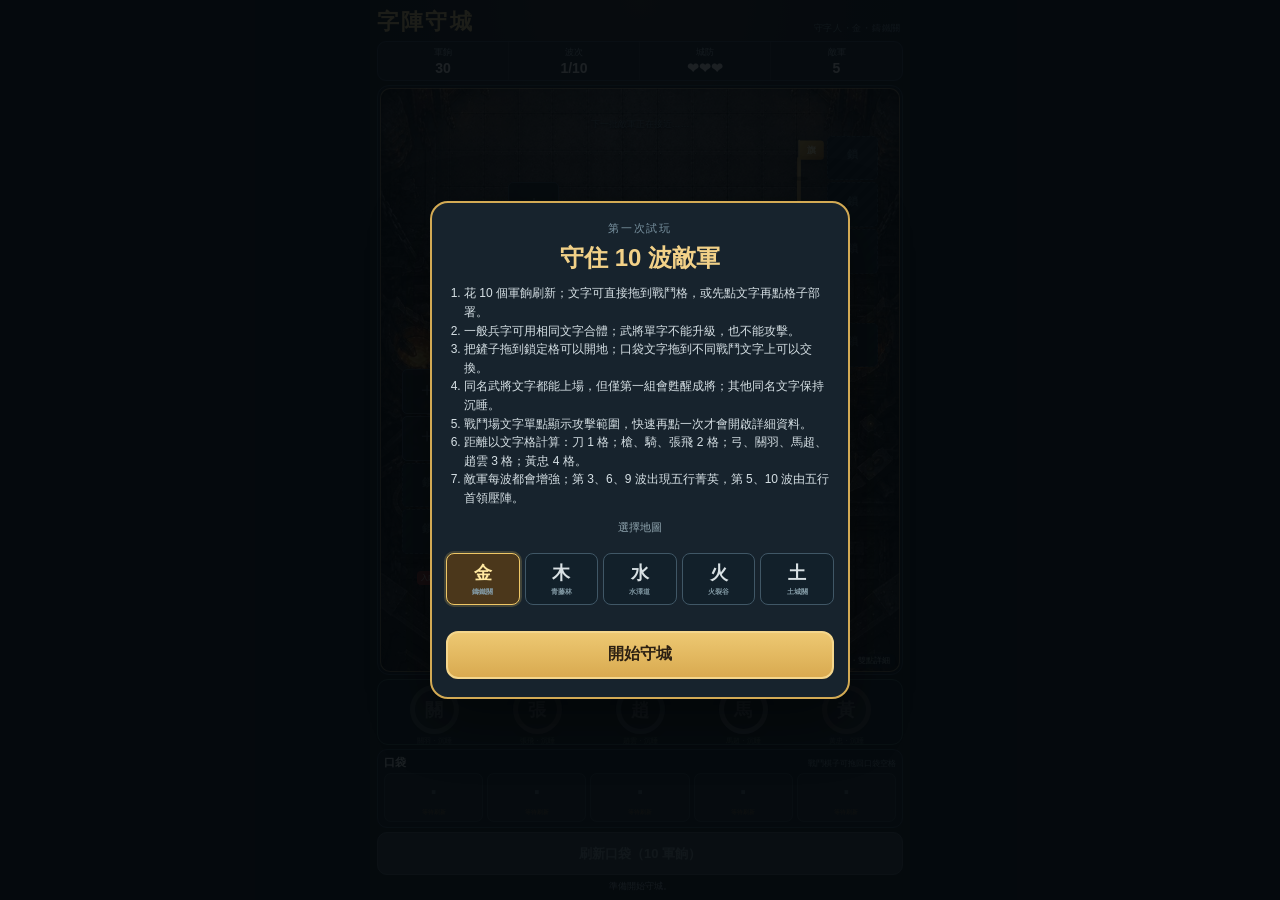
==== index.html @ b6c4ed8f "Deploy combat effects and stronger waves" ====
<!doctype html>
<html lang="zh-Hant">
<head>
  <meta charset="utf-8">
  <meta name="viewport" content="width=device-width,initial-scale=1,viewport-fit=cover,user-scalable=no">
  <meta name="theme-color" content="#0e151d">
  <meta name="apple-mobile-web-app-capable" content="yes">
  <meta name="apple-mobile-web-app-status-bar-style" content="black-translucent">
  <meta name="apple-mobile-web-app-title" content="字陣守城">
  <title>字陣守城｜公開測試版</title>
  <link rel="stylesheet" href="styles.css?v=25">
</head>
<body>
  <main class="game-shell" aria-label="字陣守城遊戲">
    <header class="game-header">
      <p class="eyebrow">守字人・<span id="map-name">鑄鐵關</span></p>
      <h1>字陣守城</h1>
    </header>

    <section class="stats" aria-label="遊戲狀態">
      <div><span>軍餉</span><strong id="food">30</strong></div>
      <div><span>波次</span><strong id="wave">1/10</strong></div>
      <div><span>城防</span><strong id="base">❤❤❤</strong></div>
      <div><span>敵軍</span><strong id="enemy-count">5</strong></div>
    </section>

    <section class="battle-section" aria-labelledby="battle-title">
      <div class="section-heading">
        <h2 id="battle-title">字陣戰場</h2>
        <span>敵軍貼著字陣邊緣進攻</span>
      </div>
      <div class="battlefield">
        <svg class="route-map" viewBox="0 0 100 100" preserveAspectRatio="none" aria-hidden="true">
          <path id="route-path" d="" />
        </svg>
        <span id="entrance" class="entrance" aria-hidden="true">入口</span>
        <div id="range-indicator" class="range-indicator" aria-hidden="true"></div>
        <div id="board" class="board" role="grid" aria-label="二十四格文字兵棋盤"></div>
        <div id="general-frames" class="general-frames" aria-hidden="true"></div>
        <div id="attack-fx" class="attack-fx" aria-hidden="true"></div>
        <div id="enemies" class="enemy-track" aria-live="polite"></div>
        <div id="empty-lane" class="empty-lane">下一批敵軍正在接近……</div>
        <div id="flag" class="flag" aria-label="我方軍旗"><span>旗</span><i></i></div>
      </div>
      <p class="attack-total">預估每秒傷害：<strong id="attack">0</strong>　單點範圍・雙點詳細</p>
    </section>

    <section class="general-section" aria-labelledby="general-title">
      <div class="section-heading">
        <h2 id="general-title">武將技能</h2>
        <span>固定五格・冷卻環不位移</span>
      </div>
      <div id="generals" class="generals" aria-live="polite">
        <p class="general-empty">尚未組成武將</p>
      </div>
    </section>

    <section class="pocket-section" aria-labelledby="pocket-title">
      <div class="section-heading">
        <h2 id="pocket-title">口袋</h2>
        <span>戰鬥棋子可拖回口袋空格</span>
      </div>
      <div id="pocket" class="pocket" aria-label="五格口袋"></div>
    </section>

    <button id="refresh" class="refresh" type="button">刷新口袋（10 軍餉）</button>
    <p id="status" class="status" aria-live="polite">準備開始守城。</p>

    <footer>
      原創玩法原型・不含付費與個人資料
    </footer>
  </main>

  <div id="overlay" class="overlay">
    <section class="dialog" role="dialog" aria-modal="true" aria-labelledby="dialog-title">
      <p class="dialog-tag">第一次試玩</p>
      <h2 id="dialog-title">守住 10 波敵軍</h2>
      <ol id="dialog-list">
        <li>花 10 個軍餉刷新；文字可直接拖到戰鬥格，或先點文字再點格子部署。</li>
        <li>一般兵字可用相同文字合體；武將單字不能升級，也不能攻擊。</li>
        <li>把鏟子拖到鎖定格可以開地；口袋文字拖到不同戰鬥文字上可以交換。</li>
        <li>同名武將文字都能上場，但僅第一組會甦醒成將；其他同名文字保持沉睡。</li>
        <li>戰鬥場文字單點顯示攻擊範圍，快速再點一次才會開啟詳細資料。</li>
        <li>距離以文字格計算：刀 1 格；槍、騎、張飛 2 格；弓、關羽、馬超、趙雲 3 格；黃忠 4 格。</li>
        <li>敵軍每波都會增強；第 3、6、9 波出現五行菁英，第 5、10 波由五行首領壓陣。</li>
      </ol>
      <div class="map-picker" aria-label="選擇五行地圖">
        <p>選擇地圖</p>
        <div id="map-select">
          <button class="selected" type="button" data-map-id="metal">金<br><small>鑄鐵關</small></button>
          <button type="button" data-map-id="wood">木<br><small>青藤林</small></button>
          <button type="button" data-map-id="water">水<br><small>水澤道</small></button>
          <button type="button" data-map-id="fire">火<br><small>火裂谷</small></button>
          <button type="button" data-map-id="earth">土<br><small>土城關</small></button>
        </div>
      </div>
      <p id="dialog-detail" class="dialog-detail"></p>
      <button id="start" type="button">開始守城</button>
    </section>
  </div>

  <div id="unit-modal" class="unit-modal hidden">
    <section class="unit-card" role="dialog" aria-modal="true" aria-labelledby="unit-modal-title">
      <button id="unit-close" class="unit-close" type="button" aria-label="關閉屬性視窗">×</button>
      <div id="unit-card-content"></div>
    </section>
  </div>

  <script src="app.js?v=25" defer></script>
</body>
</html>
---- styles.css ----
:root {
  color-scheme: dark;
  font-family: -apple-system, BlinkMacSystemFont, "PingFang TC", "Noto Sans TC", "Microsoft JhengHei", sans-serif;
  --bg: #0e151d;
  --panel: #17232d;
  --panel-2: #111c24;
  --line: #344959;
  --gold: #e7bd63;
  --cream: #f2e7ca;
  --muted: #9db0bd;
  --danger: #e07562;
  --safe-bottom: env(safe-area-inset-bottom, 0px);
}

* { box-sizing: border-box; }

html, body {
  margin: 0;
  min-height: 100%;
  background: #090f15;
  overscroll-behavior: none;
}

body {
  min-height: 100dvh;
  color: #e8eef1;
  -webkit-user-select: none;
  user-select: none;
  -webkit-tap-highlight-color: transparent;
}

button { font: inherit; }

.game-shell {
  width: min(100%, 540px);
  min-height: 100dvh;
  margin: 0 auto;
  padding: max(14px, env(safe-area-inset-top)) 10px calc(14px + var(--safe-bottom));
  background:
    radial-gradient(circle at 50% 0, rgba(224, 168, 61, .13), transparent 28%),
    var(--bg);
}

.game-header { text-align: center; margin-bottom: 10px; }
.game-header h1 { margin: 2px 0; color: #f2d188; font-size: clamp(26px, 7vw, 34px); letter-spacing: .16em; }
.game-header > p:last-child { margin: 4px 0 0; color: var(--muted); font-size: 13px; }
.eyebrow { margin: 0; color: #6f8a99; font-size: 10px; letter-spacing: .18em; }

.stats {
  display: grid;
  grid-template-columns: repeat(4, 1fr);
  border: 1px solid var(--line);
  border-radius: 12px;
  background: #18232e;
  overflow: hidden;
}

.stats div { padding: 8px 3px; text-align: center; border-right: 1px solid rgba(255,255,255,.07); }
.stats div:last-child { border-right: 0; }
.stats span { display: block; color: var(--muted); font-size: 11px; }
.stats strong { display: block; margin-top: 2px; color: #f2f5f6; font-size: 16px; white-space: nowrap; }

.battle-section {
  margin-top: 10px;
  padding: 7px;
  border: 1px solid #2d4656;
  border-radius: 12px;
  background: var(--panel-2);
}

.section-heading { display: flex; align-items: baseline; justify-content: space-between; gap: 8px; margin-bottom: 7px; }
.section-heading h2 { margin: 0; font-size: 14px; }
.section-heading span { color: #7f96a4; font-size: 10px; }
.battlefield {
  position: relative;
  width: 100%;
  aspect-ratio: 1 / 1;
  overflow: hidden;
  border: 1px solid #344b59;
  border-radius: 10px;
  background:
    radial-gradient(circle at 50% 50%, rgba(226,183,85,.12), transparent 36%),
    linear-gradient(rgba(88,126,144,.05) 1px, transparent 1px),
    linear-gradient(90deg, rgba(88,126,144,.05) 1px, transparent 1px),
    #14212a;
  background-size: auto, 25% 25%, 25% 25%, auto;
}
.route-map { position: absolute; inset: 0; width: 100%; height: 100%; }
.route-map path {
  fill: none;
  stroke: #587284;
  stroke-width: 5;
  stroke-linecap: round;
  stroke-linejoin: round;
  stroke-dasharray: 3 3;
  vector-effect: non-scaling-stroke;
  opacity: .78;
}
.enemy-track { position: absolute; inset: 0; }
.enemy-token {
  --enemy-x: 5%;
  --enemy-y: 12px;
  position: absolute;
  left: var(--enemy-x);
  top: var(--enemy-y);
  z-index: 8;
  width: clamp(31px, 9vw, 40px);
  height: clamp(31px, 9vw, 40px);
  transform: translate(-50%, -50%);
  border: 2px solid #ffc095;
  border-radius: 50%;
  background: radial-gradient(circle at 35% 30%, #ef7d65, #a82f32 70%);
  box-shadow: 0 4px 12px rgba(215,63,49,.45);
  color: white;
  text-align: center;
  transition: left .16s linear, top .16s linear;
}
.enemy-token strong { display: block; font-size: 19px; line-height: 30px; }
.enemy-token small {
  position: absolute;
  left: 50%;
  bottom: -11px;
  width: 48px;
  transform: translateX(-50%);
  color: #f5d8cf;
  font-size: 8px;
}
.enemy-token .token-health {
  position: absolute;
  left: 1px;
  right: 1px;
  bottom: -4px;
  height: 4px;
  overflow: hidden;
  border-radius: 99px;
  background: #35181a;
}
.enemy-token .token-health i { display: block; height: 100%; background: #83d58e; }
.enemy-token.boss {
  width: 46px;
  height: 46px;
  border-color: #ffe188;
  background: radial-gradient(circle at 35% 30%, #eea447, #8f2b2d 72%);
  box-shadow: 0 0 0 4px rgba(232,184,82,.15), 0 5px 16px rgba(225,84,45,.55);
}
.enemy-token.boss strong { line-height: 40px; }
.enemy-token {
  --element-color: #c7473f;
  --element-glow: rgba(199, 71, 63, .55);
  background: radial-gradient(circle at 38% 28%, #db6757, #701b20 72%);
  border-color: #e56f5c;
  box-shadow: 0 4px 12px rgba(80, 8, 12, .72);
}
.enemy-token.element-metal { --element-color: #d4d9dc; --element-glow: rgba(211, 220, 226, .68); }
.enemy-token.element-wood { --element-color: #5fc77b; --element-glow: rgba(76, 190, 102, .65); }
.enemy-token.element-water { --element-color: #60d8f2; --element-glow: rgba(65, 188, 238, .7); }
.enemy-token.element-fire { --element-color: #ff7541; --element-glow: rgba(255, 84, 34, .72); }
.enemy-token.element-earth { --element-color: #d7a95f; --element-glow: rgba(195, 143, 67, .72); }
.enemy-token.elite,
.enemy-token.boss {
  border-radius: 7px;
  background: linear-gradient(145deg, #2b090c, #090708 65%);
  border-color: #bb382f;
  box-shadow: inset 0 0 0 2px #6d1718, 0 0 14px var(--element-glow);
}
.enemy-token.elite { width: clamp(35px, 10vw, 43px); height: clamp(35px, 10vw, 43px); }
.enemy-token.elite strong { color: #e54b3c; line-height: 34px; text-shadow: 0 0 5px #8b1717; }
.enemy-token.boss {
  width: clamp(43px, 12vw, 51px);
  height: clamp(43px, 12vw, 51px);
  border-width: 3px;
}
.enemy-token.boss strong { color: #ed4c3f; font-size: 24px; line-height: 42px; text-shadow: 0 0 7px #b31c1c; }
.enemy-token .enemy-aura {
  position: absolute;
  inset: -8px;
  z-index: -1;
  border: 2px solid transparent;
  border-radius: 50%;
  pointer-events: none;
}
.enemy-token.elite .enemy-aura,
.enemy-token.boss .enemy-aura {
  border-color: var(--element-color);
  box-shadow: 0 0 9px var(--element-glow), inset 0 0 8px var(--element-glow);
  animation: enemy-aura-pulse 1.15s ease-in-out infinite;
}
.enemy-token.boss .enemy-aura { inset: -13px; border-width: 3px; animation: boss-domain 1.8s linear infinite; }
.enemy-token.element-metal .enemy-aura { border-style: double; border-width: 4px; border-radius: 8px; }
.enemy-token.element-wood .enemy-aura { border-style: dotted; transform: rotate(12deg); }
.enemy-token.element-water .enemy-aura { border-style: dashed; animation-name: water-flow; }
.enemy-token.element-fire .enemy-aura { border-width: 3px 1px 4px 2px; animation-name: fire-flicker; }
.enemy-token.element-earth .enemy-aura { border-radius: 8px; transform: rotate(45deg); }
.enemy-token.hit { animation: enemy-hit .16s ease-out; filter: brightness(1.8); }
@keyframes enemy-hit { 0% { transform: translate(-50%, -50%) scale(1); } 45% { transform: translate(-50%, -50%) scale(.82) rotate(-5deg); } 100% { transform: translate(-50%, -50%) scale(1); } }
@keyframes enemy-aura-pulse { 0%,100% { opacity: .55; transform: scale(.88); } 50% { opacity: 1; transform: scale(1.08); } }
@keyframes boss-domain { to { transform: rotate(360deg); } }
@keyframes water-flow { to { transform: rotate(360deg); } }
@keyframes fire-flicker { 0%,100% { transform: scale(.9) rotate(-4deg); opacity: .65; } 45% { transform: scale(1.12) rotate(4deg); opacity: 1; } }
.flag {
  position: absolute;
  left: 88%;
  top: 88%;
  z-index: 7;
  width: 38px;
  height: 54px;
  transform: translate(-50%, -50%);
  pointer-events: none;
}
.flag::before {
  content: "";
  position: absolute;
  left: 18px;
  top: 3px;
  width: 3px;
  height: 50px;
  border-radius: 3px;
  background: #d7b56f;
}
.flag span {
  position: absolute;
  left: 20px;
  top: 4px;
  display: grid;
  place-items: center;
  width: 30px;
  height: 24px;
  border-radius: 2px 4px 4px 2px;
  background: linear-gradient(135deg, #e4b64b, #9c621e);
  box-shadow: 0 3px 8px rgba(0,0,0,.3);
  color: #fff0be;
  font-size: 11px;
  font-style: normal;
  font-weight: 800;
}
.flag i {
  position: absolute;
  left: 9px;
  bottom: 0;
  width: 22px;
  height: 5px;
  border-radius: 50%;
  background: rgba(0,0,0,.35);
}
.entrance {
  position: absolute;
  left: 19%;
  bottom: 5%;
  z-index: 6;
  padding: 2px 5px;
  border-radius: 4px;
  background: #263c49;
  color: #9fb5c0;
  font-size: 8px;
}
.empty-lane {
  position: absolute;
  left: 50%;
  top: 12%;
  z-index: 6;
  transform: translateX(-50%);
  color: #637884;
  font-size: 11px;
  white-space: nowrap;
}
.attack-total { margin: 8px 0 0; color: #86ad98; text-align: right; font-size: 11px; }

.board {
  position: absolute;
  left: 12%;
  top: 12%;
  z-index: 3;
  display: grid;
  width: 76%;
  height: 76%;
  grid-template-columns: repeat(6, minmax(0, 1fr));
  grid-template-rows: repeat(6, minmax(0, 1fr));
  gap: 2px;
}

.slot {
  position: relative;
  min-width: 0;
  min-height: 0;
  padding: 1px;
  transform: none;
  border: 1.5px solid #394958;
  border-radius: 7px;
  background: #18212b;
  color: #6d8290;
  cursor: pointer;
  touch-action: none;
}

.slot.filled { border-color: #d7ad52; background: var(--cream); box-shadow: 0 2px 5px rgba(0,0,0,.28); color: #392d21; }
.slot.general-linked {
  z-index: 5;
  overflow: visible;
  border-color: transparent;
  border-radius: 2px;
  box-shadow: none;
  background: #efdcaa;
}
.slot.general-linked .glyph { position: relative; z-index: 2; }
.slot.general-linked .stars { opacity: 0; }
.slot.general-linked.link-left { border-radius: 7px 0 0 7px; }
.slot.general-linked.link-right { border-radius: 0 7px 7px 0; }
.slot.general-linked.link-top { border-radius: 7px 7px 0 0; }
.slot.general-linked.link-bottom { border-radius: 0 0 7px 7px; }
.slot.general-linked.link-left::before,
.slot.general-linked.link-top::before {
  content: "";
  position: absolute;
  z-index: 1;
  background: #efdcaa;
  pointer-events: none;
}
.slot.general-linked.link-left::before { right: -6px; top: 0; width: 7px; height: 100%; }
.slot.general-linked.link-top::before { left: 0; bottom: -6px; width: 100%; height: 7px; }

.general-frames {
  position: absolute;
  left: 12%;
  top: 12%;
  z-index: 7;
  display: grid;
  width: 76%;
  height: 76%;
  grid-template-columns: repeat(6, minmax(0, 1fr));
  grid-template-rows: repeat(6, minmax(0, 1fr));
  gap: 2px;
  pointer-events: none;
}
.general-frame {
  position: relative;
  border: 3px solid #f4ca62;
  border-radius: 9px;
  box-shadow: 0 0 0 1px #6d4316, 0 0 13px rgba(244,202,98,.72), inset 0 0 10px rgba(255,232,153,.28);
}
.general-frame span {
  position: absolute;
  left: 50%;
  bottom: -7px;
  min-width: max-content;
  padding: 1px 5px;
  transform: translateX(-50%);
  border: 1px solid #f5d77e;
  border-radius: 99px;
  background: #80531d;
  color: #fff0b2;
  font-size: 7px;
  font-weight: 900;
  line-height: 1.2;
}
.slot.sleeping-general { border-color: #6f7c83; background: #d8d3bd; color: #625f57; }
.slot.sleeping-general::after {
  content: "💤";
  position: absolute;
  right: -5px;
  top: -9px;
  z-index: 3;
  font-size: clamp(13px, 4vw, 19px);
  filter: drop-shadow(0 2px 2px rgba(0,0,0,.42));
  animation: sleepy-float 1.45s ease-in-out infinite;
  pointer-events: none;
}
.slot.sleeping-general .glyph { animation: sleepy-breathe 1.45s ease-in-out infinite; }
.slot.general-linked.general-attacking,
.general-frame.attacking {
  z-index: 11;
  animation: general-unison-hop .52s cubic-bezier(.18,.82,.25,1);
}
.slot.locked {
  border-style: dashed;
  border-color: #2d3d48;
  background: repeating-linear-gradient(135deg, #111b23 0 5px, #15212a 5px 10px);
  color: #455a66;
}
.slot.attacking { z-index: 10; }
.slot.attacking.attack-bow { animation: bow-draw .36s ease-out; }
.slot.attacking.attack-blade { animation: blade-swing .36s ease-out; }
.slot.attacking.attack-spear { animation: spear-thrust .32s ease-out; }
.slot.attacking.attack-cavalry { animation: cavalry-spin .48s cubic-bezier(.25,.8,.3,1); }
.slot.drag-source { opacity: .38; transform: scale(.96); }
.slot.drop-target { outline: 4px solid #69cde3; outline-offset: -3px; background: #fff3cf; }
.slot .glyph { display: block; font-size: clamp(17px, 5.5vw, 28px); font-weight: 800; line-height: 1; }
.slot .stars { display: block; min-height: 9px; margin-top: 2px; color: #a96d05; font-size: clamp(7px, 2vw, 10px); line-height: 1; }
.slot.empty .glyph { color: #536775; font-weight: 400; }
.slot.empty .stars { color: #6d8290; }
.slot.locked .glyph { font-size: clamp(10px, 3vw, 15px); }

.range-indicator {
  position: absolute;
  z-index: 2;
  display: none;
  transform: translate(-50%, -50%);
  border: 2px solid rgba(102, 207, 231, .65);
  border-radius: 50%;
  background: rgba(80, 184, 211, .09);
  box-shadow: inset 0 0 20px rgba(75, 197, 224, .1);
  pointer-events: none;
}
.range-indicator.visible { display: block; }

@keyframes bow-draw {
  0%, 100% { transform: scaleX(1); filter: brightness(1); }
  38% { transform: scaleX(.7) scaleY(1.12); filter: brightness(1.32); }
  58% { transform: scaleX(1.18) scaleY(.92); }
}
@keyframes blade-swing {
  0%, 100% { transform: rotate(0) scale(1); }
  28% { transform: rotate(-15deg) translateY(-5px) scale(1.08); filter: brightness(1.3); }
  62% { transform: rotate(10deg) translateY(2px) scale(1.04); }
}
@keyframes spear-thrust {
  0%, 100% { transform: translateY(0) scale(1); }
  38% { transform: translateY(-9px) scaleY(1.16); filter: brightness(1.35); }
  58% { transform: translateY(-9px) scaleY(1.16); }
  82% { transform: translateY(2px) scaleY(.94); }
}
@keyframes cavalry-spin {
  0% { transform: rotate(0) scale(.96); filter: brightness(1); }
  55% { transform: rotate(245deg) scale(1.14); filter: brightness(1.35); }
  100% { transform: rotate(360deg) scale(1); filter: brightness(1); }
}
@keyframes sleepy-float {
  0%, 100% { transform: translate(0, 2px) scale(.86); opacity: .55; }
  50% { transform: translate(3px, -6px) scale(1.08); opacity: 1; }
}
@keyframes sleepy-breathe {
  0%, 100% { transform: translateY(1px) scale(.97); opacity: .72; }
  50% { transform: translateY(-1px) scale(1.02); opacity: .92; }
}
@keyframes general-unison-hop {
  0%, 100% { transform: translateY(0); filter: brightness(1); }
  36% { transform: translateY(-9px); filter: brightness(1.5) drop-shadow(0 0 6px #ffd86c); }
  58% { transform: translateY(-9px); filter: brightness(1.35); }
  82% { transform: translateY(2px); }
}

.attack-fx {
  position: absolute;
  inset: 0;
  z-index: 9;
  overflow: hidden;
  pointer-events: none;
}
.enemy-arrival {
  --element-color: #ddd;
  --element-glow: rgba(255,255,255,.55);
  position: absolute;
  left: 50%;
  top: 42%;
  z-index: 12;
  display: grid;
  place-items: center;
  transform: translate(-50%, -50%);
  animation: enemy-arrival 1.2s ease-out forwards;
}
.enemy-arrival.element-metal, .enemy-defeat.element-metal { --element-color: #e1e7ea; --element-glow: rgba(215,226,231,.75); }
.enemy-arrival.element-wood, .enemy-defeat.element-wood { --element-color: #72df89; --element-glow: rgba(72,204,103,.75); }
.enemy-arrival.element-water, .enemy-defeat.element-water { --element-color: #78e6ff; --element-glow: rgba(60,192,243,.8); }
.enemy-arrival.element-fire, .enemy-defeat.element-fire { --element-color: #ff7b3e; --element-glow: rgba(255,67,24,.82); }
.enemy-arrival.element-earth, .enemy-defeat.element-earth { --element-color: #dfb368; --element-glow: rgba(196,139,54,.82); }
.enemy-arrival small { color: var(--element-color); font-size: 10px; font-weight: 900; letter-spacing: .22em; text-shadow: 0 0 7px #000; }
.enemy-arrival strong {
  display: grid;
  place-items: center;
  width: 72px;
  height: 72px;
  margin: 3px 0;
  border: 4px double #c63e34;
  border-radius: 9px;
  background: #12090a;
  box-shadow: 0 0 24px var(--element-glow), inset 0 0 12px #72191a;
  color: #e7493c;
  font-family: "DFKai-SB", "BiauKai", serif;
  font-size: 44px;
}
.enemy-arrival.boss strong { width: 88px; height: 88px; font-size: 54px; }
.enemy-arrival b { color: #fff1c0; font-size: 12px; text-shadow: 0 2px 4px #000; }
.enemy-defeat {
  --element-color: #ddd;
  --element-glow: rgba(255,255,255,.55);
  position: absolute;
  width: 1px;
  height: 1px;
}
.enemy-defeat i {
  position: absolute;
  left: 0;
  top: 0;
  color: #e64b3e;
  font-family: "DFKai-SB", "BiauKai", serif;
  font-size: 35px;
  font-style: normal;
  transform: translate(-50%, -50%);
  text-shadow: 0 0 12px var(--element-glow);
  animation: defeated-stamp .72s ease-out forwards;
}
.enemy-defeat b, .enemy-defeat em, .enemy-defeat u {
  position: absolute;
  left: 0;
  top: 0;
  width: 12px;
  height: 28px;
  border: 2px solid var(--element-color);
  background: rgba(9,8,8,.85);
  box-shadow: 0 0 8px var(--element-glow);
  transform: translate(-50%, -50%);
  animation: defeated-shard .75s ease-out forwards;
  text-decoration: none;
}
.enemy-defeat em { animation-name: defeated-shard-left; }.enemy-defeat u { animation-name: defeated-shard-down; }
@keyframes enemy-arrival { 0% { transform: translate(-50%, -50%) scale(2); opacity: 0; } 22% { opacity: 1; } 65% { transform: translate(-50%, -50%) scale(.92); opacity: 1; } 100% { transform: translate(-50%, -50%) scale(.7); opacity: 0; } }
@keyframes defeated-stamp { 0% { opacity: 1; } 100% { transform: translate(-50%, -50%) scale(1.9) rotate(12deg); opacity: 0; } }
@keyframes defeated-shard { to { transform: translate(44px, -42px) rotate(160deg); opacity: 0; } }
@keyframes defeated-shard-left { to { transform: translate(-48px, -25px) rotate(-130deg); opacity: 0; } }
@keyframes defeated-shard-down { to { transform: translate(18px, 45px) rotate(95deg); opacity: 0; } }
.attack-stroke {
  position: absolute;
  width: 1px;
  height: 1px;
  animation: arrow-flight .46s cubic-bezier(.18,.72,.22,1) forwards;
  will-change: transform, opacity;
}
.attack-stroke i {
  position: absolute;
  left: 0;
  top: 0;
  display: block;
  transform: translate(-50%, -50%) rotate(var(--stroke-angle));
  color: #f7df9a;
  font-family: "DFKai-SB", "BiauKai", "KaiTi", serif;
  font-size: 27px;
  font-style: normal;
  font-weight: 900;
  line-height: 1;
  text-shadow: 0 0 5px rgba(255, 219, 112, .9);
}
.attack-stroke.bow i {
  width: 35px;
  height: 3px;
  border-radius: 99px;
  background: #f7df9a;
  box-shadow: 0 0 5px rgba(255,219,112,.9);
}
.attack-stroke.bow i::after {
  content: "";
  position: absolute;
  right: -7px;
  top: -4px;
  border-top: 5px solid transparent;
  border-bottom: 5px solid transparent;
  border-left: 9px solid #fff0ae;
}
.attack-stroke.bow i::before {
  content: "";
  position: absolute;
  left: 2px;
  top: -4px;
  width: 7px;
  height: 11px;
  border-left: 2px solid #d8a958;
  border-right: 2px solid #d8a958;
  transform: skewX(-28deg);
}
.attack-stroke.blade { animation: blade-cleave .36s cubic-bezier(.2,.78,.22,1) forwards; }
.attack-stroke.blade i {
  color: #f4efe0;
  font-size: 42px;
  text-shadow: -4px 3px 0 rgba(133,218,255,.18), 0 0 7px rgba(225,245,255,.98);
  animation: blade-mark .36s ease-out forwards;
}
.attack-stroke.spear { animation: spear-poke .34s cubic-bezier(.2,.84,.25,1) forwards; }
.attack-stroke.spear i {
  width: 46px;
  height: 4px;
  border-radius: 99px;
  background: linear-gradient(90deg, #5caecc, #d9f6ff);
  box-shadow: 0 0 7px rgba(90,207,255,.95);
}
.attack-stroke.spear i::after {
  content: "";
  position: absolute;
  right: -10px;
  top: -5px;
  border-top: 7px solid transparent;
  border-bottom: 7px solid transparent;
  border-left: 12px solid #d9f6ff;
}
.attack-stroke.cavalry {
  width: 58px;
  height: 58px;
  margin: -29px 0 0 -29px;
  border: 2px solid rgba(240,187,109,.85);
  border-radius: 50%;
  box-shadow: 0 0 0 4px rgba(240,187,109,.1), inset 0 0 10px rgba(235,142,50,.35);
  animation: cavalry-whirl .52s ease-out forwards;
}
.attack-stroke.general-stroke { z-index: 3; filter: brightness(1.35) drop-shadow(0 0 6px currentColor); }
.attack-stroke.general-stroke.bow i { width: 48px; height: 4px; }
.attack-stroke.general-stroke.spear i { width: 62px; height: 5px; }
.attack-stroke.general-stroke.blade i { font-size: 56px; }
.general-impact {
  position: absolute;
  width: 64px;
  height: 64px;
  margin: -32px 0 0 -32px;
  border: 2px solid #f5d27c;
  border-radius: 50%;
  box-shadow: 0 0 18px rgba(255,211,103,.9), inset 0 0 16px rgba(255,211,103,.35);
  animation: general-impact-burst .46s ease-out forwards;
}
.general-impact i, .general-impact b, .general-impact em {
  position: absolute;
  color: #fff0aa;
  font-family: "DFKai-SB", "BiauKai", "KaiTi", serif;
  font-size: 30px;
  font-style: normal;
  text-shadow: 0 0 7px currentColor;
}
.general-impact i { left: 7px; top: 5px; transform: rotate(-24deg); }
.general-impact b { right: 7px; top: 14px; transform: rotate(24deg); }
.general-impact em { left: 22px; bottom: 0; transform: rotate(80deg); }
.general-impact.zhaoyun { border-color: #a8ecff; box-shadow: 0 0 20px rgba(83,207,255,.95); }
.general-impact.huangzhong { border-color: #c7f69a; box-shadow: 0 0 20px rgba(129,221,112,.95); }
@keyframes general-impact-burst {
  0% { transform: rotate(-25deg) scale(.2); opacity: 0; }
  28% { opacity: 1; }
  100% { transform: rotate(95deg) scale(1.55); opacity: 0; }
}
.attack-stroke.cavalry i,
.attack-stroke.cavalry b,
.attack-stroke.cavalry em {
  position: absolute;
  color: #f0bb6d;
  font-family: "DFKai-SB", "BiauKai", "KaiTi", serif;
  font-style: normal;
  text-shadow: 0 0 7px rgba(235,142,50,.95);
}
.attack-stroke.cavalry i { left: 30px; top: 6px; transform: rotate(30deg); font-size: 28px; }
.attack-stroke.cavalry b { left: 7px; top: 21px; transform: rotate(-22deg); font-size: 25px; }
.attack-stroke.cavalry em { right: 7px; bottom: 5px; font-size: 23px; }
@keyframes arrow-flight {
  0% { transform: translate(0, 0) scale(.65); opacity: 0; }
  10% { opacity: 1; }
  86% { opacity: 1; }
  100% { transform: translate(var(--stroke-x), var(--stroke-y)) scale(1); opacity: 0; }
}
@keyframes spear-poke {
  0% { transform: translate(0, 0) scaleX(.25); opacity: 0; }
  24% { opacity: 1; }
  55% { transform: translate(var(--stroke-x-near), var(--stroke-y-near)) scaleX(1.2); opacity: 1; }
  70% { transform: translate(var(--stroke-x-near), var(--stroke-y-near)) scaleX(1.2); opacity: 1; }
  100% { transform: translate(var(--stroke-x-back), var(--stroke-y-back)) scaleX(.45); opacity: 0; }
}
@keyframes blade-cleave {
  0% { transform: translate(0, 0) scale(.55); opacity: 0; }
  18% { opacity: 1; }
  68% { transform: translate(var(--stroke-x-near), var(--stroke-y-near)) scale(1.25); opacity: 1; }
  100% { transform: translate(var(--stroke-x), var(--stroke-y)) scale(1.45); opacity: 0; }
}
@keyframes blade-mark {
  0% { transform: translate(-50%, -50%) rotate(calc(var(--stroke-angle) - 65deg)); }
  70%, 100% { transform: translate(-50%, -50%) rotate(calc(var(--stroke-angle) + 24deg)); }
}
@keyframes cavalry-whirl {
  0% { transform: rotate(0) scale(.35); opacity: 0; }
  22% { opacity: 1; }
  72% { transform: rotate(300deg) scale(1.35); opacity: .95; }
  100% { transform: rotate(430deg) scale(1.75); opacity: 0; }
}

.general-skill-fx {
  position: absolute;
  inset: 4%;
  animation: general-call 1.08s ease-out forwards;
}
.skill-caption {
  position: absolute;
  left: 50%;
  top: 50%;
  z-index: 5;
  display: grid;
  transform: translate(-50%, -50%);
  text-align: center;
  white-space: nowrap;
}
.skill-caption b {
  color: #fff1b6;
  font-family: "DFKai-SB", "BiauKai", "KaiTi", serif;
  font-size: clamp(34px, 11vw, 58px);
  line-height: 1;
  text-shadow: 0 0 9px #bc6f24, 3px 4px 0 #4c251b;
}
.skill-caption span { margin-top: 7px; color: white; font-size: 13px; font-weight: 900; letter-spacing: .16em; text-shadow: 0 2px 4px #000; }
.skill-visual { position: absolute; inset: 0; overflow: hidden; }
.skill-visual i,
.skill-visual span,
.skill-visual strong { position: absolute; display: block; font-style: normal; text-decoration: none; }
.green-cleave { left: 2%; top: 43%; width: 96%; height: 30%; border-top: 8px solid #7ef078; border-radius: 50%; filter: drop-shadow(0 0 8px #27b94d); transform: rotate(-9deg); animation: green-cleave 1s ease-out forwards; }
.skill-dragon { z-index: 3; font-family: "DFKai-SB", "BiauKai", serif; font-size: clamp(60px, 19vw, 100px); line-height: 1; }
.guanyu .skill-dragon { left: -18%; top: 23%; color: #9cff91; text-shadow: 0 0 12px #24bc58; animation: dragon-cross 1s ease-out forwards; }
.dragon-trail { left: -30%; top: 44%; width: 55%; height: 13%; border-radius: 50%; background: linear-gradient(90deg, transparent, #59de6d); filter: blur(5px); animation: trail-cross 1s ease-out forwards; }
.blue-spear { left: -28%; top: 50%; width: 42%; height: 5px; border-radius: 99px; background: linear-gradient(90deg, transparent, #d7f8ff); box-shadow: 0 0 9px #51d5ff; transform: rotate(-8deg); animation: spear-cross .72s ease-in forwards; }
.zhaoyun .skill-dragon { left: -22%; top: 27%; color: #a8edff; text-shadow: 0 0 13px #168ed1; animation: dragon-cross .82s ease-in forwards; }
.target-ring { width: 36px; height: 36px; border: 3px solid #8ae8ff; border-radius: 50%; box-shadow: 0 0 11px #2cc3ef; opacity: 0; animation: target-pop .48s ease-out forwards; }
.target-ring.one { left: 58%; top: 30%; animation-delay: .42s; }
.target-ring.two { left: 71%; top: 49%; animation-delay: .5s; }
.target-ring.three { left: 52%; top: 66%; animation-delay: .58s; }
.shockwave { left: 50%; top: 50%; width: 25%; aspect-ratio: 1; border: 4px solid #ffd46c; border-radius: 50%; box-shadow: 0 0 18px #e4a22e, inset 0 0 15px #e4a22e; transform: translate(-50%, -50%) scale(.2); animation: shockwave-expand .78s ease-out forwards; }
.shockwave.two { animation-delay: .12s; }.shockwave.three { animation-delay: .24s; }
.quake-glyph { left: 50%; top: 50%; color: #ffe29b; font-family: "DFKai-SB", serif; font-size: 60px; text-shadow: 0 0 12px #d89727; transform: translate(-50%, -50%); animation: quake-glyph .85s ease-out forwards; }
.charge-line { left: -25%; top: 50%; width: 48%; height: 24%; border-radius: 50%; background: linear-gradient(90deg, transparent, rgba(236,243,246,.9)); filter: blur(5px); animation: charge-cross .82s ease-in forwards; }
.iron-rider { left: -18%; top: 33%; color: #f6e8b8; font-family: "DFKai-SB", serif; font-size: 72px; text-shadow: 0 0 9px #ccd7dc; animation: charge-cross .82s ease-in forwards; }
.metal-shard { color: #f2f5f6; font-size: 24px; text-shadow: 0 0 6px #d8e2e8; opacity: 0; animation: shard-scatter .58s ease-out .48s forwards; }
.metal-shard.one { left: 62%; top: 28%; }.metal-shard.two { left: 77%; top: 53%; animation-delay: .56s; }.metal-shard.three { left: 55%; top: 70%; animation-delay: .64s; }
.arrow-volley { transform: rotate(-8deg); }
.fire-arrow { left: -30%; width: 54px; height: 4px; border-radius: 99px; background: linear-gradient(90deg, #ff762e, #fff2a8 65%, #fff); box-shadow: -10px 0 10px #ff4c1f, 0 0 5px #ffca67; animation: fire-arrow-flight .52s cubic-bezier(.2,.75,.2,1) forwards; }
.fire-arrow::after { content: ""; position: absolute; right: -5px; top: -4px; border-left: 8px solid #fff4c9; border-top: 6px solid transparent; border-bottom: 6px solid transparent; }
.fire-arrow.main { top: 46%; width: 74px; height: 6px; animation-duration: .58s; }
.fire-arrow.secondary { width: 50px; }
.fire-arrow.secondary.one { top: 29%; animation-delay: .26s; }.fire-arrow.secondary.two { top: 40%; animation-delay: .36s; }.fire-arrow.secondary.three { top: 58%; animation-delay: .46s; }.fire-arrow.secondary.four { top: 69%; animation-delay: .56s; }
.battlefield.skill-casting { animation: battlefield-skill-pulse .85s ease-out; }
.battlefield.skill-zhaoyun { box-shadow: inset 0 0 52px rgba(73,200,244,.5); }
.battlefield.skill-guanyu { box-shadow: inset 0 0 52px rgba(70,210,91,.55); }
.battlefield.skill-zhangfei { box-shadow: inset 0 0 52px rgba(231,174,55,.52); }
.battlefield.skill-machao { box-shadow: inset 0 0 52px rgba(210,224,230,.5); }
.battlefield.skill-huangzhong { box-shadow: inset 0 0 52px rgba(255,89,42,.58); }
@keyframes general-call {
  0% { transform: scale(.45) rotate(-5deg); opacity: 0; }
  22% { transform: scale(1.08) rotate(1deg); opacity: 1; }
  72% { transform: scale(1); opacity: 1; }
  100% { transform: scale(1.32); opacity: 0; }
}
@keyframes green-cleave { 0% { clip-path: inset(0 100% 0 0); opacity: 0; } 30% { opacity: 1; } 100% { clip-path: inset(0); opacity: 0; transform: rotate(-9deg) scale(1.2); } }
@keyframes dragon-cross { 0% { transform: translateX(0) scale(.55) rotate(-8deg); opacity: 0; } 20% { opacity: 1; } 100% { transform: translateX(142%) scale(1.2) rotate(8deg); opacity: 0; } }
@keyframes trail-cross { 0% { transform: translateX(0); opacity: 0; } 25% { opacity: 1; } 100% { transform: translateX(250%); opacity: 0; } }
@keyframes spear-cross { 0% { transform: translateX(0) rotate(-8deg); opacity: 0; } 18% { opacity: 1; } 100% { transform: translateX(310%) rotate(-8deg); opacity: 0; } }
@keyframes target-pop { 0% { transform: scale(.2); opacity: 0; } 40% { opacity: 1; } 100% { transform: scale(1.65); opacity: 0; } }
@keyframes shockwave-expand { 0% { transform: translate(-50%, -50%) scale(.2); opacity: 0; } 20% { opacity: 1; } 100% { transform: translate(-50%, -50%) scale(4.2); opacity: 0; } }
@keyframes quake-glyph { 0% { transform: translate(-50%, -50%) scale(.5); opacity: 0; } 35% { opacity: 1; } 100% { transform: translate(-50%, -50%) scale(1.8) rotate(12deg); opacity: 0; } }
@keyframes charge-cross { 0% { transform: translateX(0) skewX(-14deg); opacity: 0; } 18% { opacity: 1; } 100% { transform: translateX(185%) skewX(8deg); opacity: 0; } }
@keyframes shard-scatter { 0% { transform: scale(.2) rotate(0); opacity: 0; } 35% { opacity: 1; } 100% { transform: scale(1.7) rotate(160deg); opacity: 0; } }
@keyframes fire-arrow-flight { 0% { transform: translateX(0); opacity: 0; } 12% { opacity: 1; } 100% { transform: translateX(680%); opacity: 0; } }
@keyframes battlefield-skill-pulse {
  0%, 100% { filter: brightness(1); transform: translateX(0); }
  18% { filter: brightness(1.5); transform: translateX(-2px); }
  28% { transform: translateX(3px); }
  40% { transform: translateX(-2px); }
  58% { filter: brightness(1.25); transform: translateX(1px); }
}

.general-section {
  margin-top: 10px;
  padding: 7px 8px 8px;
  border: 1px solid #3a5c57;
  border-radius: 12px;
  background: linear-gradient(135deg, #13232a, #142b29);
}
.general-section .section-heading { margin-bottom: 5px; }
.general-section .section-heading h2 { font-size: 13px; }
.general-section .section-heading span { font-size: 9px; }
.generals { display: grid; gap: 5px; }
.general-empty { margin: 3px; color: #78969a; text-align: center; font-size: 10px; }
.general-card {
  display: grid;
  grid-template-columns: minmax(0, 1fr) auto;
  gap: 3px 7px;
  padding: 6px 7px;
  border: 1px solid #4e7d72;
  border-radius: 10px;
  background: rgba(8,20,24,.55);
}
.general-name { display: flex; align-items: center; min-width: 0; gap: 6px; }
.general-name > b {
  display: grid;
  place-items: center;
  min-width: 38px;
  min-height: 36px;
  padding: 2px;
  border: 1px solid #dcbb6d;
  border-radius: 7px;
  background: #f0e3bf;
  color: #36281c;
  font-family: "DFKai-SB", "BiauKai", "KaiTi", serif;
  font-size: 18px;
  line-height: .88;
  text-align: center;
}
.general-name span { min-width: 0; }
.general-name strong { display: block; color: #f3d486; font-size: 12px; }
.general-name small { display: block; margin-top: 1px; overflow: hidden; color: #9dc3b9; font-size: 8px; text-overflow: ellipsis; white-space: nowrap; }
.general-skill {
  align-self: center;
  min-width: 96px;
  min-height: 36px;
  padding: 4px 6px;
  border: 1px solid #efd081;
  border-radius: 7px;
  background: linear-gradient(#d7a848, #9f6427);
  color: #fff5d0;
  font-size: 10px;
  font-weight: 800;
}
.general-skill:disabled { border-color: #40555b; background: #2b3b40; color: #799097; }
.general-xp {
  grid-column: 1 / -1;
  display: grid;
  grid-template-columns: minmax(0, 1fr) auto;
  align-items: center;
  gap: 6px;
}
.general-xp > span {
  display: block;
  height: 6px;
  overflow: hidden;
  border: 1px solid #715524;
  border-radius: 99px;
  background: #172329;
}
.general-xp i {
  display: block;
  height: 100%;
  border-radius: inherit;
  background: linear-gradient(90deg, #dc9c27, #ffe68a);
  box-shadow: 0 0 6px rgba(255,208,83,.65);
  transition: width .3s ease;
}
.general-xp strong { color: #d8bd70; font-size: 9px; font-weight: 700; }
.general-card > p { grid-column: 1 / -1; margin: 0; color: #718f91; font-size: 8px; line-height: 1.2; }
.unit-general-xp > span {
  display: block;
  height: 7px;
  overflow: hidden;
  border: 1px solid #715524;
  border-radius: 99px;
  background: #172329;
}
.unit-general-xp i {
  display: block;
  height: 100%;
  border-radius: inherit;
  background: linear-gradient(90deg, #dc9c27, #ffe68a);
  box-shadow: 0 0 8px rgba(255,208,83,.72);
  transition: width .3s ease;
}

.pocket-section {
  margin-top: 10px;
  padding: 9px;
  border: 1px solid #2d4656;
  border-radius: 12px;
  background: var(--panel-2);
}
.pocket {
  display: grid;
  grid-template-columns: repeat(5, minmax(0, 1fr));
  gap: 5px;
}
.pocket-item {
  position: relative;
  min-width: 0;
  height: clamp(59px, 17vw, 78px);
  padding: 3px 1px;
  border: 2px solid #c89d49;
  border-radius: 9px;
  background: #efe1bd;
  color: #392d21;
  text-align: center;
  touch-action: none;
}
.pocket-item .glyph { display: block; font-size: clamp(23px, 7vw, 34px); font-weight: 800; line-height: 1.15; }
.pocket-item .label { display: block; overflow: hidden; color: #785c2f; font-size: 8px; text-overflow: ellipsis; white-space: nowrap; }
.pocket-item.shovel { border-color: #6ab8cf; background: #d5edf0; color: #234b59; }
.pocket-item.used { border-color: #30424d; background: #17242d; color: #526875; }
.pocket-item.drag-source { opacity: .35; }
.pocket-item.drop-target { outline: 4px solid #69cde3; outline-offset: -3px; transform: translateY(-3px); }
.pocket-item.selected { outline: 4px solid #ffd25d; outline-offset: -3px; transform: translateY(-3px); box-shadow: 0 0 0 2px rgba(255, 210, 93, .25); }

.unit-modal {
  position: fixed;
  inset: 0;
  z-index: 80;
  display: grid;
  place-items: center;
  padding: 22px;
  background: rgba(4, 8, 12, .72);
}
.unit-modal.hidden { display: none; }
.unit-card {
  position: relative;
  width: min(100%, 360px);
  padding: 22px 18px 18px;
  border: 2px solid #d6ad56;
  border-radius: 17px;
  background: #172630;
  box-shadow: 0 18px 55px rgba(0,0,0,.55);
}
.unit-close {
  position: absolute;
  right: 8px;
  top: 7px;
  width: 34px;
  height: 34px;
  border: 0;
  background: transparent;
  color: #9fb2bd;
  font-size: 26px;
}
.unit-card-title { display: flex; align-items: center; gap: 12px; margin: 0 32px 14px 0; color: #f2d188; }
.unit-card-title b { display: grid; place-items: center; width: 58px; height: 58px; border-radius: 12px; background: #efe1bd; color: #382b1e; font-size: 34px; }
.unit-card-title b.general-title-glyph { font-size: 23px; letter-spacing: -.08em; }
.unit-card-title span { display: block; }
.unit-card-title small { display: block; margin-top: 3px; color: #9fb2bd; font-size: 12px; font-weight: 400; }
.attribute-grid { display: grid; grid-template-columns: repeat(2, 1fr); gap: 7px; }
.attribute-grid div { padding: 9px; border: 1px solid #36505f; border-radius: 9px; background: #111d25; }
.attribute-grid span { display: block; color: #7f98a5; font-size: 10px; }
.attribute-grid strong { display: block; margin-top: 3px; color: #e9f0f2; font-size: 15px; }
.unit-card-note { margin: 11px 2px 0; color: #8fabb8; font-size: 11px; line-height: 1.5; }
.unit-general-xp {
  display: grid;
  grid-template-columns: minmax(0, 1fr) auto;
  align-items: center;
  gap: 9px;
  margin-top: 11px;
  padding: 9px;
  border: 1px solid #705c31;
  border-radius: 9px;
  background: #151f22;
}
.unit-general-xp strong { color: #f1d47d; font-size: 11px; }

.refresh, .dialog button {
  width: 100%;
  min-height: 54px;
  margin-top: 12px;
  border: 2px solid #f4d68c;
  border-radius: 12px;
  background: linear-gradient(#edc872, #d9aa50);
  color: #2c2013;
  font-weight: 800;
  cursor: pointer;
  touch-action: manipulation;
}
.refresh:active, .dialog button:active { transform: translateY(1px); }
.refresh:disabled { border-color: #52616a; background: #34434c; color: #8998a0; cursor: not-allowed; }
.status { min-height: 36px; margin: 9px 2px 3px; color: #b9c8d0; text-align: center; font-size: 12px; line-height: 1.45; }
footer { color: #536976; text-align: center; font-size: 10px; }

.overlay {
  position: fixed;
  inset: 0;
  z-index: 20;
  display: grid;
  place-items: center;
  padding: 20px;
  background: rgba(5, 9, 13, .9);
}
.overlay.hidden { display: none; }
.dialog {
  width: min(100%, 420px);
  padding: 26px 22px;
  border: 2px solid #d3aa54;
  border-radius: 18px;
  background: #17232d;
  box-shadow: 0 20px 60px rgba(0,0,0,.45);
}
.dialog-tag { margin: 0 0 6px; color: #7b94a2; text-align: center; font-size: 11px; letter-spacing: .18em; }
.dialog h2 { margin: 0 0 16px; color: #f2d188; text-align: center; font-size: 28px; }
.dialog ol { margin: 0; padding-left: 1.5em; color: #d6e0e5; font-size: 14px; line-height: 1.8; }
.dialog-detail { color: #c9d5db; text-align: center; line-height: 1.6; }

.drag-ghost {
  position: fixed;
  z-index: 100;
  display: grid;
  place-items: center;
  width: 48px;
  height: 48px;
  pointer-events: none;
  transform: translate(-50%, -125%);
  border: 2px solid #69cde3;
  border-radius: 50%;
  background: #fff0c7;
  box-shadow: 0 7px 16px rgba(0,0,0,.42);
  color: #392d21;
  font-size: 22px;
  font-weight: 800;
}
.drag-ghost::after {
  content: "";
  position: absolute;
  left: 50%;
  bottom: -8px;
  width: 12px;
  height: 12px;
  transform: translateX(-50%) rotate(45deg);
  border-right: 2px solid #69cde3;
  border-bottom: 2px solid #69cde3;
  background: #fff0c7;
}
.drag-ghost span { position: absolute; bottom: 2px; z-index: 1; color: #a96d05; font-size: 7px; }
.drag-ghost.shovel { border-color: #6ab8cf; background: #d5edf0; color: #234b59; }
.drag-ghost.shovel::after { border-color: #6ab8cf; background: #d5edf0; }
body.is-dragging { overflow: hidden; }
body.dragging-pocket .battlefield,
body.dragging-board .pocket-section {
  border-color: #69cde3;
  box-shadow: inset 0 0 0 2px rgba(105,205,227,.18), 0 0 14px rgba(105,205,227,.15);
}

@media (max-height: 740px) {
  .game-header > p:last-child, footer { display: none; }
  .game-header h1 { font-size: 25px; }
  .pocket-item { height: 55px; }
  .status { min-height: 30px; }
}

/* v0.2：五行地圖＋單畫面戰鬥介面 */
html, body { height: 100%; overflow: hidden; }

.game-shell {
  height: 100dvh;
  min-height: 0;
  padding: max(7px, env(safe-area-inset-top)) 7px calc(7px + var(--safe-bottom));
  display: grid;
  grid-template-rows: auto auto minmax(0, 1fr) auto auto auto auto;
  gap: 4px;
  overflow: hidden;
}

.game-header {
  min-height: 30px;
  margin: 0;
  display: flex;
  align-items: end;
  justify-content: space-between;
  text-align: left;
}
.game-header h1 { margin: 0; font-size: 22px; letter-spacing: .1em; }
.game-header .eyebrow { order: 2; margin: 0 2px 2px; font-size: 9px; letter-spacing: .08em; }

.stats { min-height: 40px; border-radius: 9px; }
.stats div { padding: 4px 2px; }
.stats span { font-size: 9px; }
.stats strong { margin-top: 1px; font-size: 14px; }

.battle-section {
  position: relative;
  min-height: 0;
  margin: 0;
  padding: 2px;
  display: grid;
  grid-template-rows: minmax(0, 1fr);
  overflow: hidden;
}
.battle-section .section-heading { display: none; }
.battle-section .section-heading h2 { font-size: 12px; }
.battle-section .section-heading span { font-size: 8px; }
.battlefield {
  height: 100%;
  width: 100%;
  max-width: none;
  min-height: 0;
  justify-self: center;
  aspect-ratio: auto;
  border-color: rgba(229, 205, 147, .55);
  background-image: linear-gradient(rgba(8, 15, 20, .12), rgba(8, 15, 20, .24)), var(--map-art);
  background-size: cover;
  background-position: center;
}
.battlefield[data-map="metal"] { --route-color: #c59b58; }
.battlefield[data-map="wood"] { --route-color: #73a96d; }
.battlefield[data-map="water"] { --route-color: #8dd0dd; }
.battlefield[data-map="fire"] { --route-color: #f08a56; }
.battlefield[data-map="earth"] { --route-color: #e0b86f; }
.route-map path {
  stroke: var(--route-color, #8aa7af);
  stroke-width: 4;
  stroke-dasharray: none;
  opacity: .9;
  filter: drop-shadow(0 1px 2px rgba(0,0,0,.75));
}
.entrance {
  bottom: auto;
  padding: 2px 4px;
  transform: translate(-50%, -50%);
  background: #9f302a;
  color: #fff;
  font-size: 7px;
}
.flag { transform: translate(-50%, -50%) scale(.8); transform-origin: center; }
.empty-lane { top: 5%; font-size: 9px; text-shadow: 0 1px 2px #000; }
.attack-total {
  position: absolute;
  right: 7px;
  bottom: 6px;
  z-index: 14;
  margin: 0;
  padding: 2px 5px;
  border-radius: 5px;
  background: rgba(9, 20, 27, .78);
  color: #bcd0d4;
  font-size: 8px;
  line-height: 1.2;
  pointer-events: none;
}

.board, .general-frames {
  left: 4%;
  top: 8%;
  width: 92%;
  height: 88%;
  grid-template-columns: repeat(9, minmax(0, 1fr));
  grid-template-rows: repeat(11, minmax(0, 1fr));
  gap: 2px;
}
.slot {
  padding: 0;
  border-width: 1px;
  border-radius: 5px;
  background: rgba(17, 28, 36, .82);
  backdrop-filter: blur(1px);
}
.slot.filled { background: #f2e7ca; }
.slot .glyph { font-size: clamp(13px, 4.4vw, 20px); }
.slot .stars { min-height: 6px; margin-top: 0; font-size: clamp(5px, 1.5vw, 8px); }
.slot.locked .glyph { font-size: clamp(8px, 2.5vw, 11px); }
.slot.sleeping-general::after { right: -3px; top: -7px; font-size: clamp(10px, 3vw, 14px); }

.general-frame { border-width: 2px; border-radius: 7px; }
.general-frame .general-frame-info {
  position: absolute;
  left: 4px;
  right: 4px;
  bottom: 1px;
  min-width: 0;
  padding: 0;
  transform: none;
  display: grid;
  grid-template-rows: 3px 7px;
  gap: 0;
  border: 0;
  border-radius: 0;
  background: transparent;
  line-height: 1;
}
.general-frame-info strong { display: none; }
.general-frame-info > i {
  display: block;
  height: 3px;
  overflow: hidden;
  border-radius: 2px;
  background: rgba(62, 48, 26, .55);
}
.general-frame-info > i > u {
  display: block;
  height: 100%;
  border-radius: inherit;
  background: linear-gradient(90deg, #d89518, #fff0a2);
  text-decoration: none;
}
.general-frame-info > b { color: #75450c; text-align: center; font-size: 6px; font-weight: 800; }

.general-section {
  min-height: 66px;
  margin: 0;
  padding: 4px 7px 9px;
  border-radius: 11px;
  background: rgba(15, 30, 35, .96);
}
.general-section .section-heading { display: none; }
.generals { height: 100%; display: grid; grid-template-columns: repeat(5, 1fr); gap: 5px; align-items: start; }
.general-skill {
  --skill-color: #c59b58;
  --skill-progress: 100%;
  position: relative;
  width: min(100%, 49px);
  min-width: 0;
  min-height: 0;
  aspect-ratio: 1;
  margin: 0 auto;
  padding: 5px;
  display: grid;
  place-items: center;
  border: 0;
  border-radius: 50%;
  color: #fff6da;
  background: conic-gradient(var(--skill-color) var(--skill-progress), #34454c 0);
  box-shadow: 0 2px 7px rgba(0,0,0,.5);
}
.general-skill::before {
  content: "";
  position: absolute;
  inset: 5px;
  border-radius: 50%;
  background: #172a32;
}
.general-skill .skill-glyph { position: relative; z-index: 1; font-family: "DFKai-SB", "BiauKai", serif; font-size: 18px; font-weight: 800; }
.general-skill small {
  position: absolute;
  left: 50%;
  top: calc(100% + 2px);
  width: 68px;
  transform: translateX(-50%);
  overflow: hidden;
  color: #aebfc2;
  font-size: 7px;
  font-weight: 500;
  text-align: center;
  text-overflow: ellipsis;
  white-space: nowrap;
}
.general-skill.general-guanyu { --skill-color: #61a764; }
.general-skill.general-zhangfei { --skill-color: #ba8046; }
.general-skill.general-zhaoyun { --skill-color: #4ca8c5; }
.general-skill.general-machao { --skill-color: #b8c1c9; }
.general-skill.general-huangzhong { --skill-color: #e45d43; }
.general-skill.awake:not(:disabled) { box-shadow: 0 0 0 2px #f1ca67, 0 2px 8px rgba(0,0,0,.55); }
.general-skill.sleeping { filter: grayscale(.8); opacity: .42; }
.general-skill:disabled { background: conic-gradient(var(--skill-color) var(--skill-progress), #34454c 0); color: #cdd6d7; }

.pocket-section { min-height: 72px; margin: 0; padding: 5px 6px; border-radius: 10px; }
.pocket-section .section-heading { margin-bottom: 3px; }
.pocket-section .section-heading h2 { font-size: 11px; }
.pocket-section .section-heading span { font-size: 8px; }
.pocket { gap: 4px; }
.pocket-item { height: 49px; border-width: 1px; border-radius: 7px; }
.pocket-item .glyph { font-size: clamp(19px, 6vw, 26px); }
.pocket-item .label { font-size: 6px; }

.refresh { min-height: 43px; margin: 0; border-width: 1px; border-radius: 10px; font-size: 13px; }
.status {
  min-height: 14px;
  height: 14px;
  margin: 0;
  overflow: hidden;
  color: #9fb2bd;
  font-size: 9px;
  line-height: 14px;
  text-overflow: ellipsis;
  white-space: nowrap;
}
footer { display: none; }

.map-picker { margin: 12px 0 0; }
.map-picker > p { margin: 0 0 6px; color: #91a6b0; text-align: center; font-size: 11px; }
#map-select { display: grid; grid-template-columns: repeat(5, 1fr); gap: 5px; }
#map-select button {
  min-width: 0;
  min-height: 52px;
  padding: 4px 1px;
  border: 1px solid #405766;
  border-radius: 8px;
  background: #12202a;
  color: #d9e1e4;
  font-family: "DFKai-SB", "BiauKai", serif;
  font-size: 18px;
}
#map-select button small { display: block; margin-top: 2px; color: #8299a4; font-family: sans-serif; font-size: 7px; }
#map-select button.selected { border-color: #efc766; background: #4b371b; color: #ffe8a0; box-shadow: 0 0 0 2px rgba(239,199,102,.2); }

.overlay { padding: 12px; }
.dialog {
  width: calc(100vw - 24px);
  max-width: 420px;
  max-height: calc(100dvh - 24px);
  padding: 18px 14px;
  overflow: auto;
}
.dialog h2 { margin-bottom: 10px; font-size: 24px; }
.dialog ol { font-size: 12px; line-height: 1.55; }
.dialog button#start { min-height: 48px; margin-top: 10px; }

@media (max-height: 740px) {
  .game-shell { padding-top: max(4px, env(safe-area-inset-top)); gap: 3px; }
  .game-header { min-height: 25px; }
  .game-header h1 { font-size: 19px; }
  .stats { min-height: 34px; }
  .stats div { padding: 2px; }
  .general-section { min-height: 58px; }
  .general-skill { width: 44px; }
  .pocket-section { min-height: 64px; }
  .pocket-item { height: 44px; }
  .refresh { min-height: 38px; }
  .status { min-height: 11px; height: 11px; line-height: 11px; }
}
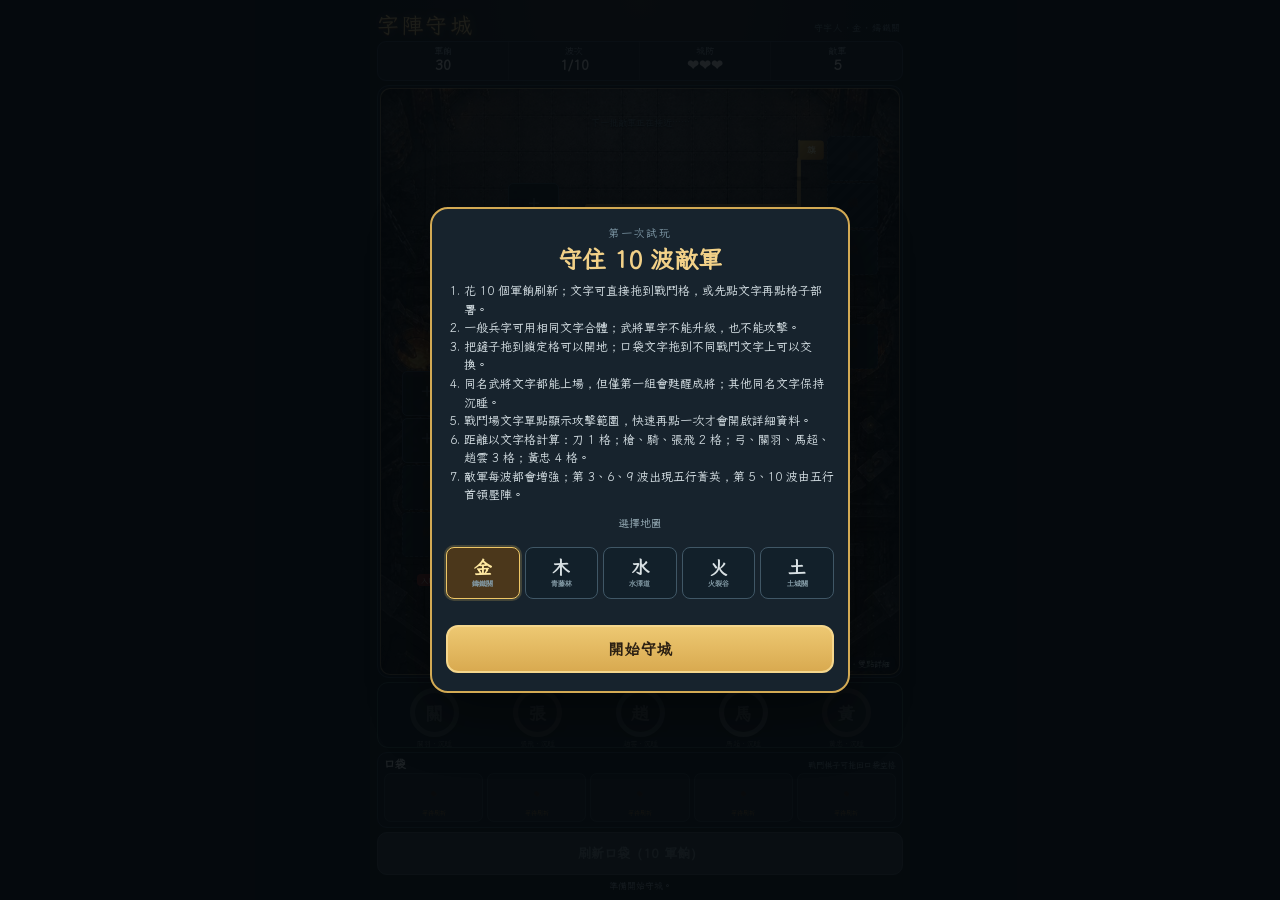
==== commit 9532ed5a: "Deploy illustrated combat effects" ====
--- a/index.html
+++ b/index.html
@@ -8,7 +8,7 @@
   <meta name="apple-mobile-web-app-status-bar-style" content="black-translucent">
   <meta name="apple-mobile-web-app-title" content="字陣守城">
   <title>字陣守城｜公開測試版</title>
-  <link rel="stylesheet" href="styles.css?v=25">
+  <link rel="stylesheet" href="styles.css?v=26">
 </head>
 <body>
   <main class="game-shell" aria-label="字陣守城遊戲">
@@ -106,6 +106,6 @@
     </section>
   </div>
 
-  <script src="app.js?v=25" defer></script>
+  <script src="app.js?v=26" defer></script>
 </body>
 </html>
--- a/styles.css
+++ b/styles.css
@@ -1,6 +1,16 @@
+@font-face {
+  font-family: "Iansui";
+  src: url("assets/fonts/iansui-tc-400.woff2") format("woff2");
+  font-style: normal;
+  font-weight: 400;
+  font-display: swap;
+}
+
 :root {
   color-scheme: dark;
-  font-family: -apple-system, BlinkMacSystemFont, "PingFang TC", "Noto Sans TC", "Microsoft JhengHei", sans-serif;
+  --font-ink: "Iansui", "BiauKai", "DFKai-SB", "Kaiti TC", serif;
+  --font-ui: "Iansui", "PingFang TC", "Microsoft JhengHei", sans-serif;
+  font-family: var(--font-ui);
   --bg: #0e151d;
   --panel: #17232d;
   --panel-2: #111c24;
@@ -1287,3 +1297,249 @@
   .refresh { min-height: 38px; }
   .status { min-height: 11px; height: 11px; line-height: 11px; }
 }
+
+/* v0.26：正式美術特效與繁中字體 */
+.game-header h1,
+.slot .glyph,
+.pocket-item .glyph,
+.enemy-token strong,
+.enemy-arrival strong,
+.skill-caption,
+.general-skill .skill-glyph,
+.general-name > b,
+.unit-card-title b,
+#map-select button {
+  font-family: var(--font-ink);
+}
+
+.game-header h1 {
+  font-weight: 400;
+  text-shadow: 0 1px 0 #5c3518, 0 0 9px rgba(230, 182, 77, .45);
+}
+.slot.filled,
+.pocket-item:not(.used) {
+  background:
+    radial-gradient(circle at 32% 24%, rgba(255,255,255,.7), transparent 26%),
+    linear-gradient(145deg, #f4e8c7, #d8bd83);
+  border-color: #bf8a32;
+  box-shadow: inset 0 0 0 1px rgba(255,248,214,.75), inset 0 -5px 9px rgba(94,57,16,.12), 0 2px 4px rgba(0,0,0,.38);
+}
+.slot .glyph,
+.pocket-item .glyph {
+  color: #2b1b12;
+  font-weight: 400;
+  text-shadow: .5px .7px 0 rgba(80,44,18,.32);
+}
+.enemy-token strong,
+.enemy-arrival strong {
+  font-weight: 400;
+  text-shadow: 0 0 2px #ff6e56, 1px 2px 0 #3b0708, 0 0 7px #a10f13;
+}
+
+.general-skill-fx {
+  inset: 1%;
+  animation: skill-art-life 1.65s ease-out forwards;
+}
+.general-skill-fx .skill-caption {
+  left: 50%;
+  top: auto;
+  bottom: 2%;
+  z-index: 7;
+  padding: 4px 12px 5px;
+  transform: translateX(-50%);
+  border: 1px solid rgba(238,196,89,.75);
+  border-radius: 4px;
+  background: linear-gradient(90deg, transparent, rgba(17,8,5,.9) 18%, rgba(17,8,5,.9) 82%, transparent);
+  box-shadow: 0 0 15px rgba(0,0,0,.8);
+  animation: skill-caption-life 1.6s ease-out forwards;
+}
+.general-skill-fx .skill-caption b {
+  color: #ffe5a0;
+  font-size: clamp(22px, 7vw, 34px);
+  font-weight: 400;
+  letter-spacing: .08em;
+  text-shadow: 0 0 7px #ad5d20, 2px 2px 0 #2c160f;
+}
+.general-skill-fx .skill-caption span { margin-top: 1px; font-size: 10px; font-weight: 400; letter-spacing: .22em; }
+.general-skill-fx .skill-visual { inset: 0; overflow: hidden; }
+.skill-art {
+  position: absolute;
+  display: block;
+  height: auto;
+  object-fit: contain;
+  pointer-events: none;
+  will-change: transform, opacity, filter;
+}
+.general-skill-fx.guanyu .skill-art,
+.general-skill-fx.zhaoyun .skill-art,
+.general-skill-fx.machao .skill-art {
+  left: -92%;
+  top: 25%;
+  width: 145%;
+  filter: drop-shadow(0 0 8px rgba(99, 240, 120, .62));
+  animation: painted-charge 1.42s cubic-bezier(.12,.72,.24,1) forwards;
+}
+.general-skill-fx.zhaoyun .skill-art { top: 30%; filter: drop-shadow(0 0 9px rgba(64,190,255,.72)); animation-duration: 1.3s; }
+.general-skill-fx.machao .skill-art { top: 29%; filter: drop-shadow(0 0 8px rgba(231,238,242,.72)); animation-duration: 1.25s; }
+.general-skill-fx.zhangfei .skill-art {
+  left: 50%;
+  top: 48%;
+  width: 125%;
+  max-height: 112%;
+  transform: translate(-50%, -50%) scale(.15);
+  filter: drop-shadow(0 0 12px rgba(255,190,56,.78));
+  animation: painted-quake 1.25s ease-out forwards;
+}
+.general-skill-fx .arrow-volley { inset: -4%; transform: none; }
+.skill-arrow {
+  position: absolute;
+  left: -92%;
+  width: 63%;
+  height: auto;
+  opacity: 0;
+  filter: drop-shadow(0 0 8px rgba(255,94,20,.8));
+  transform: rotate(-12deg);
+  animation: painted-arrow-flight .72s cubic-bezier(.14,.72,.22,1) forwards;
+}
+.skill-arrow.main { top: 44%; width: 88%; animation-duration: .78s; }
+.skill-arrow.secondary.one { top: 20%; animation-delay: .26s; }
+.skill-arrow.secondary.two { top: 34%; animation-delay: .38s; }
+.skill-arrow.secondary.three { top: 58%; animation-delay: .5s; }
+.skill-arrow.secondary.four { top: 72%; animation-delay: .62s; }
+.battlefield.skill-casting { animation-duration: 1.45s; }
+
+@keyframes skill-art-life {
+  0% { opacity: 0; }
+  8%, 78% { opacity: 1; }
+  100% { opacity: 0; }
+}
+@keyframes skill-caption-life {
+  0%, 22% { opacity: 0; transform: translateX(-50%) translateY(8px); }
+  38%, 78% { opacity: 1; transform: translateX(-50%) translateY(0); }
+  100% { opacity: 0; }
+}
+@keyframes painted-charge {
+  0% { transform: translateX(0) scale(.72); opacity: 0; }
+  14% { opacity: 1; }
+  74% { transform: translateX(65%) scale(1.02); opacity: 1; }
+  100% { transform: translateX(112%) scale(1.12); opacity: 0; }
+}
+@keyframes painted-quake {
+  0% { transform: translate(-50%, -50%) scale(.15) rotate(-10deg); opacity: 0; }
+  22% { opacity: 1; }
+  72% { transform: translate(-50%, -50%) scale(1.02) rotate(0); opacity: 1; }
+  100% { transform: translate(-50%, -50%) scale(1.28) rotate(5deg); opacity: 0; }
+}
+@keyframes painted-arrow-flight {
+  0% { transform: translateX(0) rotate(-12deg) scale(.8); opacity: 0; }
+  12% { opacity: 1; }
+  82% { opacity: 1; }
+  100% { transform: translateX(265%) rotate(-12deg) scale(1.02); opacity: 0; }
+}
+
+/* 五行敵軍正式美術：紅黑印章本體疊加單一中文字 */
+.enemy-token.elite,
+.enemy-token.boss {
+  border: 0;
+  border-radius: 50%;
+  background: transparent;
+  box-shadow: none;
+}
+.enemy-token .enemy-art {
+  position: absolute;
+  left: 50%;
+  top: 50%;
+  z-index: 0;
+  width: 178%;
+  height: 178%;
+  object-fit: contain;
+  transform: translate(-50%, -50%);
+  filter: drop-shadow(0 2px 3px rgba(0,0,0,.76));
+  pointer-events: none;
+  animation: enemy-art-breathe 1.35s ease-in-out infinite;
+}
+.enemy-token.boss .enemy-art {
+  width: 194%;
+  height: 194%;
+  filter: drop-shadow(0 0 6px var(--element-glow)) drop-shadow(0 3px 4px rgba(0,0,0,.82));
+  animation-duration: 1.05s;
+}
+.enemy-token.elite .enemy-aura,
+.enemy-token.boss .enemy-aura { display: none; }
+.enemy-token.elite strong,
+.enemy-token.boss strong {
+  position: absolute;
+  left: 50%;
+  top: 50%;
+  z-index: 2;
+  width: 62%;
+  line-height: 1;
+  transform: translate(-50%, -52%);
+}
+.enemy-token.elite strong { font-size: 20px; }
+.enemy-token.boss strong { font-size: 25px; }
+.enemy-token .token-health,
+.enemy-token small { z-index: 3; }
+
+.enemy-arrival { animation-duration: 1.5s; }
+.enemy-arrival .arrival-emblem {
+  position: relative;
+  display: grid;
+  width: 116px;
+  height: 116px;
+  margin: -4px 0 -1px;
+  place-items: center;
+}
+.enemy-arrival.boss .arrival-emblem { width: 148px; height: 148px; margin: -10px 0 -7px; }
+.enemy-arrival .arrival-emblem img {
+  position: absolute;
+  inset: 0;
+  width: 100%;
+  height: 100%;
+  object-fit: contain;
+  filter: drop-shadow(0 0 10px var(--element-glow));
+}
+.enemy-arrival .arrival-emblem strong,
+.enemy-arrival.boss .arrival-emblem strong {
+  position: relative;
+  z-index: 2;
+  width: auto;
+  height: auto;
+  margin: 0;
+  border: 0;
+  background: transparent;
+  box-shadow: none;
+  font-size: 45px;
+  line-height: 1;
+}
+.enemy-arrival.boss .arrival-emblem strong { font-size: 58px; }
+.enemy-arrival b { font-family: var(--font-ink); font-weight: 400; letter-spacing: .12em; }
+
+.enemy-defeat .enemy-defeat-art {
+  position: absolute;
+  left: 0;
+  top: 0;
+  width: 92px;
+  height: 92px;
+  object-fit: contain;
+  transform: translate(-50%, -50%);
+  filter: drop-shadow(0 0 7px var(--element-glow));
+  animation: enemy-art-shatter .95s ease-out forwards;
+}
+.enemy-defeat.boss .enemy-defeat-art { width: 122px; height: 122px; }
+.enemy-defeat i {
+  z-index: 2;
+  font-family: var(--font-ink);
+  font-weight: 400;
+  animation-duration: .92s;
+}
+
+@keyframes enemy-art-breathe {
+  0%, 100% { transform: translate(-50%, -50%) scale(.94); }
+  50% { transform: translate(-50%, -50%) scale(1.04); }
+}
+@keyframes enemy-art-shatter {
+  0% { transform: translate(-50%, -50%) scale(.82) rotate(0); opacity: 1; }
+  48% { transform: translate(-50%, -50%) scale(1.15) rotate(-4deg); opacity: 1; }
+  100% { transform: translate(-50%, -50%) scale(1.55) rotate(10deg); opacity: 0; filter: blur(4px) drop-shadow(0 0 16px var(--element-glow)); }
+}
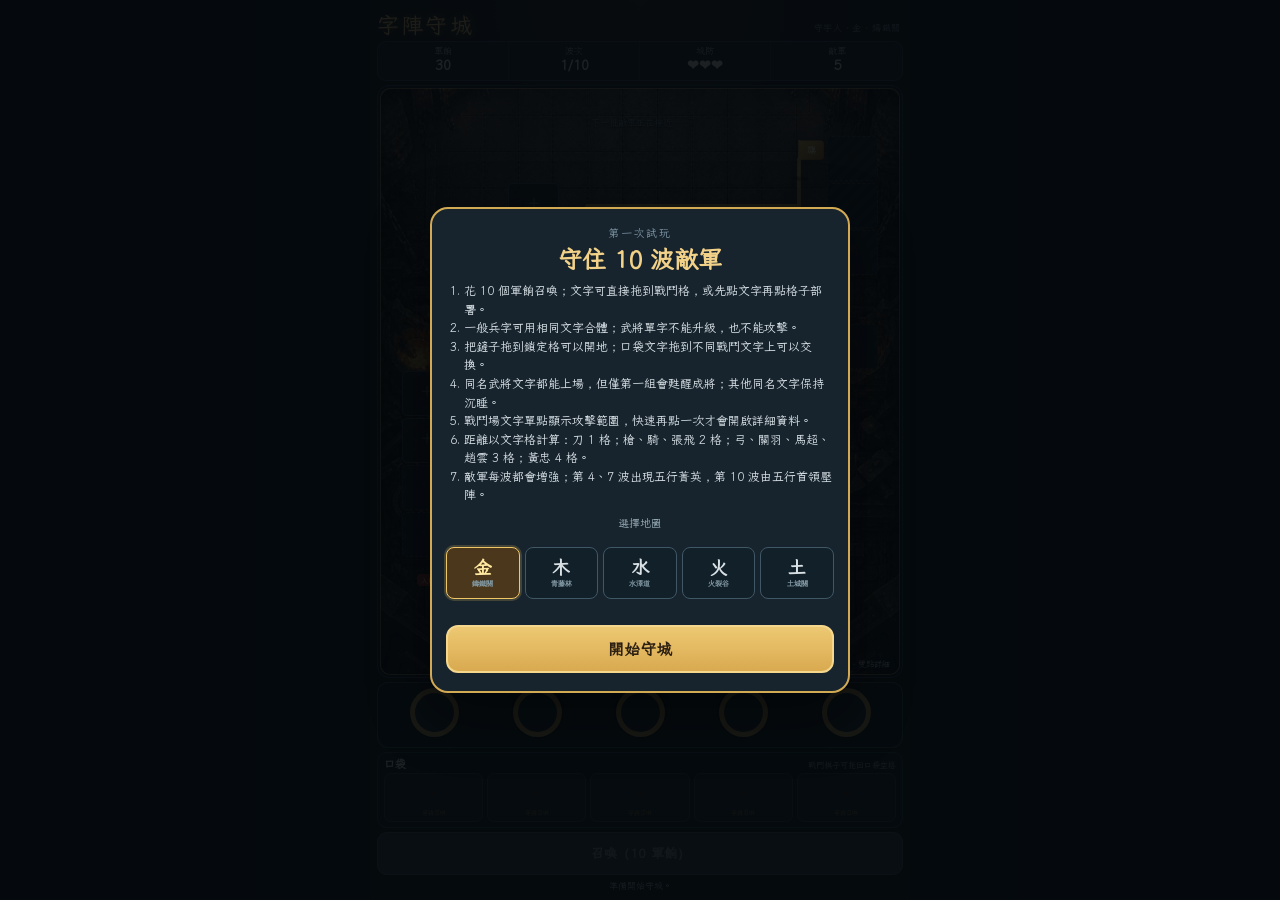
==== commit c890da7e: "feat: align web battle layout and dynamic skills" ====
--- a/index.html
+++ b/index.html
@@ -8,7 +8,7 @@
   <meta name="apple-mobile-web-app-status-bar-style" content="black-translucent">
   <meta name="apple-mobile-web-app-title" content="字陣守城">
   <title>字陣守城｜公開測試版</title>
-  <link rel="stylesheet" href="styles.css?v=26">
+  <link rel="stylesheet" href="styles.css?v=30">
 </head>
 <body>
   <main class="game-shell" aria-label="字陣守城遊戲">
@@ -63,7 +63,7 @@
       <div id="pocket" class="pocket" aria-label="五格口袋"></div>
     </section>
 
-    <button id="refresh" class="refresh" type="button">刷新口袋（10 軍餉）</button>
+    <button id="refresh" class="refresh" type="button">召喚（10 軍餉）</button>
     <p id="status" class="status" aria-live="polite">準備開始守城。</p>
 
     <footer>
@@ -76,13 +76,13 @@
       <p class="dialog-tag">第一次試玩</p>
       <h2 id="dialog-title">守住 10 波敵軍</h2>
       <ol id="dialog-list">
-        <li>花 10 個軍餉刷新；文字可直接拖到戰鬥格，或先點文字再點格子部署。</li>
+        <li>花 10 個軍餉召喚；文字可直接拖到戰鬥格，或先點文字再點格子部署。</li>
         <li>一般兵字可用相同文字合體；武將單字不能升級，也不能攻擊。</li>
         <li>把鏟子拖到鎖定格可以開地；口袋文字拖到不同戰鬥文字上可以交換。</li>
         <li>同名武將文字都能上場，但僅第一組會甦醒成將；其他同名文字保持沉睡。</li>
         <li>戰鬥場文字單點顯示攻擊範圍，快速再點一次才會開啟詳細資料。</li>
         <li>距離以文字格計算：刀 1 格；槍、騎、張飛 2 格；弓、關羽、馬超、趙雲 3 格；黃忠 4 格。</li>
-        <li>敵軍每波都會增強；第 3、6、9 波出現五行菁英，第 5、10 波由五行首領壓陣。</li>
+        <li>敵軍每波都會增強；第 4、7 波出現五行菁英，第 10 波由五行首領壓陣。</li>
       </ol>
       <div class="map-picker" aria-label="選擇五行地圖">
         <p>選擇地圖</p>
@@ -106,6 +106,6 @@
     </section>
   </div>
 
-  <script src="app.js?v=26" defer></script>
+  <script src="app.js?v=30" defer></script>
 </body>
 </html>
--- a/styles.css
+++ b/styles.css
@@ -1371,7 +1371,6 @@
   will-change: transform, opacity, filter;
 }
 .general-skill-fx.guanyu .skill-art,
-.general-skill-fx.zhaoyun .skill-art,
 .general-skill-fx.machao .skill-art {
   left: -92%;
   top: 25%;
@@ -1379,8 +1378,71 @@
   filter: drop-shadow(0 0 8px rgba(99, 240, 120, .62));
   animation: painted-charge 1.42s cubic-bezier(.12,.72,.24,1) forwards;
 }
-.general-skill-fx.zhaoyun .skill-art { top: 30%; filter: drop-shadow(0 0 9px rgba(64,190,255,.72)); animation-duration: 1.3s; }
-.general-skill-fx.machao .skill-art { top: 29%; filter: drop-shadow(0 0 8px rgba(231,238,242,.72)); animation-duration: 1.25s; }
+.general-skill-fx.guanyu .skill-art {
+  left: -86%;
+  width: 130%;
+  animation: guanyu-dragon-cleave 1.34s cubic-bezier(.16,.62,.22,1) forwards;
+}
+.general-skill-fx.zhaoyun .dragon-swim {
+  position: absolute;
+  left: -112%;
+  top: 30%;
+  width: 132%;
+  aspect-ratio: 2 / 1;
+  filter: brightness(1.12) drop-shadow(0 0 12px rgba(50,203,255,.9));
+  animation: zhaoyun-dragon-pass 1.15s linear forwards;
+  will-change: transform, opacity;
+}
+.general-skill-fx.zhaoyun .dragon-swim::before,
+.general-skill-fx.zhaoyun .dragon-swim::after {
+  content: "";
+  position: absolute;
+  left: 4%;
+  top: 45%;
+  z-index: 0;
+  width: 62%;
+  height: 4px;
+  border-radius: 50%;
+  background: linear-gradient(90deg, transparent, rgba(38,157,255,.25), rgba(185,244,255,.95));
+  filter: blur(3px) drop-shadow(0 0 7px #24bfff);
+  animation: dragon-speed-trail .2s ease-in-out infinite alternate;
+}
+.general-skill-fx.zhaoyun .dragon-swim::after {
+  top: 58%;
+  width: 53%;
+  height: 2px;
+  opacity: .72;
+  animation-delay: -.1s;
+}
+.dragon-swim .dragon-segment {
+  position: absolute;
+  inset: 0;
+  display: block;
+  z-index: 1;
+  animation: dragon-body-wave .23s ease-in-out infinite alternate;
+  animation-delay: var(--wave-delay);
+  will-change: transform;
+}
+.dragon-swim .dragon-segment img {
+  display: block;
+  width: 100%;
+  height: 100%;
+  object-fit: fill;
+}
+.dragon-swim .segment-1 { --wave-y: 10px; --wave-tilt: 1.7deg; --wave-delay: -.21s; clip-path: inset(0 84% 0 0); }
+.dragon-swim .segment-2 { --wave-y: 8px; --wave-tilt: 1.4deg; --wave-delay: -.175s; clip-path: inset(0 70% 0 14%); }
+.dragon-swim .segment-3 { --wave-y: 7px; --wave-tilt: 1.15deg; --wave-delay: -.14s; clip-path: inset(0 56% 0 28%); }
+.dragon-swim .segment-4 { --wave-y: 6px; --wave-tilt: .9deg; --wave-delay: -.105s; clip-path: inset(0 42% 0 42%); }
+.dragon-swim .segment-5 { --wave-y: 5px; --wave-tilt: .65deg; --wave-delay: -.07s; clip-path: inset(0 28% 0 56%); }
+.dragon-swim .segment-6 { --wave-y: 3px; --wave-tilt: .4deg; --wave-delay: -.035s; clip-path: inset(0 14% 0 70%); }
+.dragon-swim .segment-7 { --wave-y: 2px; --wave-tilt: .2deg; --wave-delay: 0s; clip-path: inset(0 0 0 84%); }
+.general-skill-fx.machao .skill-art {
+  left: -118%;
+  top: 29%;
+  width: 140%;
+  filter: drop-shadow(0 0 8px rgba(231,238,242,.72));
+  animation: machao-charge-pass 1.28s linear forwards;
+}
 .general-skill-fx.zhangfei .skill-art {
   left: 50%;
   top: 48%;
@@ -1388,7 +1450,7 @@
   max-height: 112%;
   transform: translate(-50%, -50%) scale(.15);
   filter: drop-shadow(0 0 12px rgba(255,190,56,.78));
-  animation: painted-quake 1.25s ease-out forwards;
+  animation: painted-quake 1.06s ease-out forwards;
 }
 .general-skill-fx .arrow-volley { inset: -4%; transform: none; }
 .skill-arrow {
@@ -1401,7 +1463,7 @@
   transform: rotate(-12deg);
   animation: painted-arrow-flight .72s cubic-bezier(.14,.72,.22,1) forwards;
 }
-.skill-arrow.main { top: 44%; width: 88%; animation-duration: .78s; }
+.skill-arrow.main { top: 44%; width: 88%; animation-name: painted-main-arrow-flight; animation-duration: .72s; }
 .skill-arrow.secondary.one { top: 20%; animation-delay: .26s; }
 .skill-arrow.secondary.two { top: 34%; animation-delay: .38s; }
 .skill-arrow.secondary.three { top: 58%; animation-delay: .5s; }
@@ -1424,6 +1486,50 @@
   74% { transform: translateX(65%) scale(1.02); opacity: 1; }
   100% { transform: translateX(112%) scale(1.12); opacity: 0; }
 }
+@keyframes guanyu-dragon-cleave {
+  0% { transform: translateX(0) translateY(8px) rotate(-6deg) scale(.72); opacity: 0; }
+  10% { opacity: 1; }
+  28% { transform: translateX(15%) translateY(-4px) rotate(-2deg) scale(.9); opacity: 1; }
+  62% { transform: translateX(42%) translateY(0) rotate(1deg) scale(1); opacity: 1; }
+  82% { transform: translateX(58%) translateY(-3px) rotate(3deg) scale(1.04); opacity: 1; }
+  100% { transform: translateX(76%) translateY(-8px) rotate(6deg) scale(1.08); opacity: 0; }
+}
+@keyframes machao-charge-pass {
+  0% { transform: translateX(0) translateY(5px) rotate(-1deg) scale(.8); opacity: 0; }
+  7% { opacity: 1; }
+  20% { transform: translateX(20%) translateY(-4px) rotate(.5deg) scale(.92); opacity: 1; }
+  39% { transform: translateX(40%) translateY(3px) rotate(-.5deg) scale(.97); opacity: 1; }
+  58% { transform: translateX(59%) translateY(-4px) rotate(.5deg) scale(1); opacity: 1; }
+  78% { transform: translateX(79%) translateY(2px) rotate(-.3deg) scale(1.02); opacity: 1; }
+  100% { transform: translateX(110%) translateY(-2px) rotate(0) scale(1.04); opacity: 0; }
+}
+@keyframes zhaoyun-dragon-pass {
+  0% { transform: translateX(0) scale(.78); opacity: 0; }
+  6% { opacity: 1; }
+  20% { transform: translateX(21%) scale(.94); opacity: 1; }
+  48% { transform: translateX(53%) scale(1.06); opacity: 1; }
+  77% { transform: translateX(84%) scale(1.08); opacity: 1; }
+  100% { transform: translateX(108%) scale(1.1); opacity: 0; }
+}
+@keyframes dragon-body-wave {
+  from { transform: translateY(calc(-1 * var(--wave-y))) rotate(calc(-1 * var(--wave-tilt))); }
+  to { transform: translateY(var(--wave-y)) rotate(var(--wave-tilt)); }
+}
+@keyframes dragon-speed-trail {
+  from { transform: translateX(-8px) scaleX(.86); opacity: .45; }
+  to { transform: translateX(5px) scaleX(1.08); opacity: 1; }
+}
+@keyframes zhaoyun-field-impact {
+  0%, 100% { filter: brightness(1); transform: translateX(0); }
+  12% { filter: brightness(1.45); transform: translateX(-2px); }
+  22% { transform: translateX(3px); }
+  34% { transform: translateX(-3px); }
+  48% { filter: brightness(1.25); transform: translateX(2px); }
+  68% { transform: translateX(-1px); }
+}
+.battlefield.skill-casting.skill-zhaoyun {
+  animation: zhaoyun-field-impact 1.15s ease-out;
+}
 @keyframes painted-quake {
   0% { transform: translate(-50%, -50%) scale(.15) rotate(-10deg); opacity: 0; }
   22% { opacity: 1; }
@@ -1434,7 +1540,13 @@
   0% { transform: translateX(0) rotate(-12deg) scale(.8); opacity: 0; }
   12% { opacity: 1; }
   82% { opacity: 1; }
-  100% { transform: translateX(265%) rotate(-12deg) scale(1.02); opacity: 0; }
+  100% { transform: translateX(240%) rotate(-12deg) scale(1.02); opacity: 0; }
+}
+@keyframes painted-main-arrow-flight {
+  0% { transform: translateX(0) rotate(-12deg) scale(.82); opacity: 0; }
+  10% { opacity: 1; }
+  82% { opacity: 1; }
+  100% { transform: translateX(155%) rotate(-12deg) scale(1.04); opacity: 0; }
 }
 
 /* 五行敵軍正式美術：紅黑印章本體疊加單一中文字 */
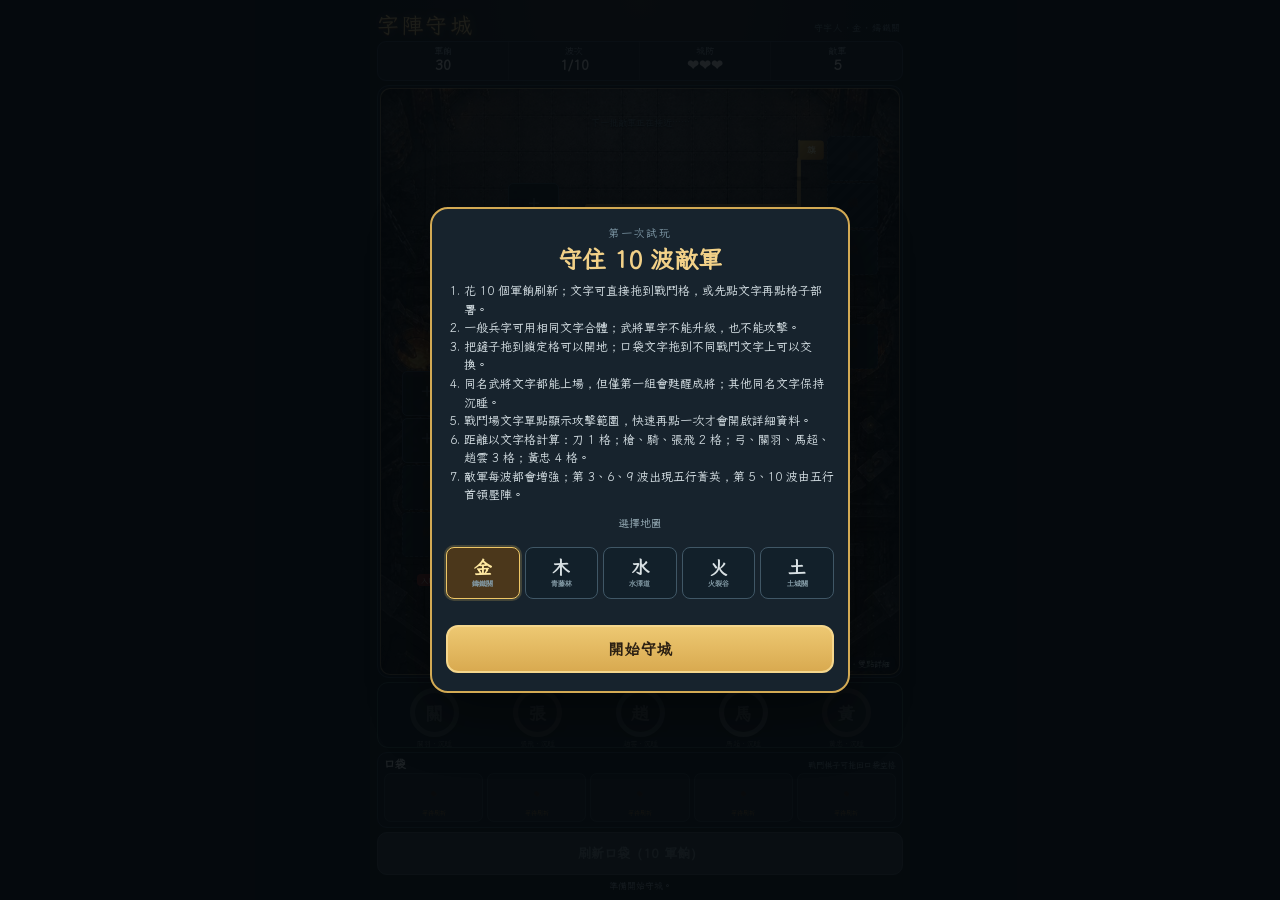
==== commit 37ce84e5: "feat: add GitHub Pages deploy for web editor" ====
--- a/index.html
+++ b/index.html
@@ -1,111 +1,11 @@
 <!doctype html>
 <html lang="zh-Hant">
 <head>
-  <meta charset="utf-8">
-  <meta name="viewport" content="width=device-width,initial-scale=1,viewport-fit=cover,user-scalable=no">
-  <meta name="theme-color" content="#0e151d">
-  <meta name="apple-mobile-web-app-capable" content="yes">
-  <meta name="apple-mobile-web-app-status-bar-style" content="black-translucent">
-  <meta name="apple-mobile-web-app-title" content="字陣守城">
-  <title>字陣守城｜公開測試版</title>
-  <link rel="stylesheet" href="styles.css?v=30">
+  <meta charset="UTF-8">
+  <meta http-equiv="refresh" content="0;url=web/index.html">
+  <title>字陣守城</title>
 </head>
 <body>
-  <main class="game-shell" aria-label="字陣守城遊戲">
-    <header class="game-header">
-      <p class="eyebrow">守字人・<span id="map-name">鑄鐵關</span></p>
-      <h1>字陣守城</h1>
-    </header>
-
-    <section class="stats" aria-label="遊戲狀態">
-      <div><span>軍餉</span><strong id="food">30</strong></div>
-      <div><span>波次</span><strong id="wave">1/10</strong></div>
-      <div><span>城防</span><strong id="base">❤❤❤</strong></div>
-      <div><span>敵軍</span><strong id="enemy-count">5</strong></div>
-    </section>
-
-    <section class="battle-section" aria-labelledby="battle-title">
-      <div class="section-heading">
-        <h2 id="battle-title">字陣戰場</h2>
-        <span>敵軍貼著字陣邊緣進攻</span>
-      </div>
-      <div class="battlefield">
-        <svg class="route-map" viewBox="0 0 100 100" preserveAspectRatio="none" aria-hidden="true">
-          <path id="route-path" d="" />
-        </svg>
-        <span id="entrance" class="entrance" aria-hidden="true">入口</span>
-        <div id="range-indicator" class="range-indicator" aria-hidden="true"></div>
-        <div id="board" class="board" role="grid" aria-label="二十四格文字兵棋盤"></div>
-        <div id="general-frames" class="general-frames" aria-hidden="true"></div>
-        <div id="attack-fx" class="attack-fx" aria-hidden="true"></div>
-        <div id="enemies" class="enemy-track" aria-live="polite"></div>
-        <div id="empty-lane" class="empty-lane">下一批敵軍正在接近……</div>
-        <div id="flag" class="flag" aria-label="我方軍旗"><span>旗</span><i></i></div>
-      </div>
-      <p class="attack-total">預估每秒傷害：<strong id="attack">0</strong>　單點範圍・雙點詳細</p>
-    </section>
-
-    <section class="general-section" aria-labelledby="general-title">
-      <div class="section-heading">
-        <h2 id="general-title">武將技能</h2>
-        <span>固定五格・冷卻環不位移</span>
-      </div>
-      <div id="generals" class="generals" aria-live="polite">
-        <p class="general-empty">尚未組成武將</p>
-      </div>
-    </section>
-
-    <section class="pocket-section" aria-labelledby="pocket-title">
-      <div class="section-heading">
-        <h2 id="pocket-title">口袋</h2>
-        <span>戰鬥棋子可拖回口袋空格</span>
-      </div>
-      <div id="pocket" class="pocket" aria-label="五格口袋"></div>
-    </section>
-
-    <button id="refresh" class="refresh" type="button">召喚（10 軍餉）</button>
-    <p id="status" class="status" aria-live="polite">準備開始守城。</p>
-
-    <footer>
-      原創玩法原型・不含付費與個人資料
-    </footer>
-  </main>
-
-  <div id="overlay" class="overlay">
-    <section class="dialog" role="dialog" aria-modal="true" aria-labelledby="dialog-title">
-      <p class="dialog-tag">第一次試玩</p>
-      <h2 id="dialog-title">守住 10 波敵軍</h2>
-      <ol id="dialog-list">
-        <li>花 10 個軍餉召喚；文字可直接拖到戰鬥格，或先點文字再點格子部署。</li>
-        <li>一般兵字可用相同文字合體；武將單字不能升級，也不能攻擊。</li>
-        <li>把鏟子拖到鎖定格可以開地；口袋文字拖到不同戰鬥文字上可以交換。</li>
-        <li>同名武將文字都能上場，但僅第一組會甦醒成將；其他同名文字保持沉睡。</li>
-        <li>戰鬥場文字單點顯示攻擊範圍，快速再點一次才會開啟詳細資料。</li>
-        <li>距離以文字格計算：刀 1 格；槍、騎、張飛 2 格；弓、關羽、馬超、趙雲 3 格；黃忠 4 格。</li>
-        <li>敵軍每波都會增強；第 4、7 波出現五行菁英，第 10 波由五行首領壓陣。</li>
-      </ol>
-      <div class="map-picker" aria-label="選擇五行地圖">
-        <p>選擇地圖</p>
-        <div id="map-select">
-          <button class="selected" type="button" data-map-id="metal">金<br><small>鑄鐵關</small></button>
-          <button type="button" data-map-id="wood">木<br><small>青藤林</small></button>
-          <button type="button" data-map-id="water">水<br><small>水澤道</small></button>
-          <button type="button" data-map-id="fire">火<br><small>火裂谷</small></button>
-          <button type="button" data-map-id="earth">土<br><small>土城關</small></button>
-        </div>
-      </div>
-      <p id="dialog-detail" class="dialog-detail"></p>
-      <button id="start" type="button">開始守城</button>
-    </section>
-  </div>
-
-  <div id="unit-modal" class="unit-modal hidden">
-    <section class="unit-card" role="dialog" aria-modal="true" aria-labelledby="unit-modal-title">
-      <button id="unit-close" class="unit-close" type="button" aria-label="關閉屬性視窗">×</button>
-      <div id="unit-card-content"></div>
-    </section>
-  </div>
-
-  <script src="app.js?v=30" defer></script>
+  <p>正在導向主遊戲… <a href="web/index.html">點此進入</a></p>
 </body>
 </html>
